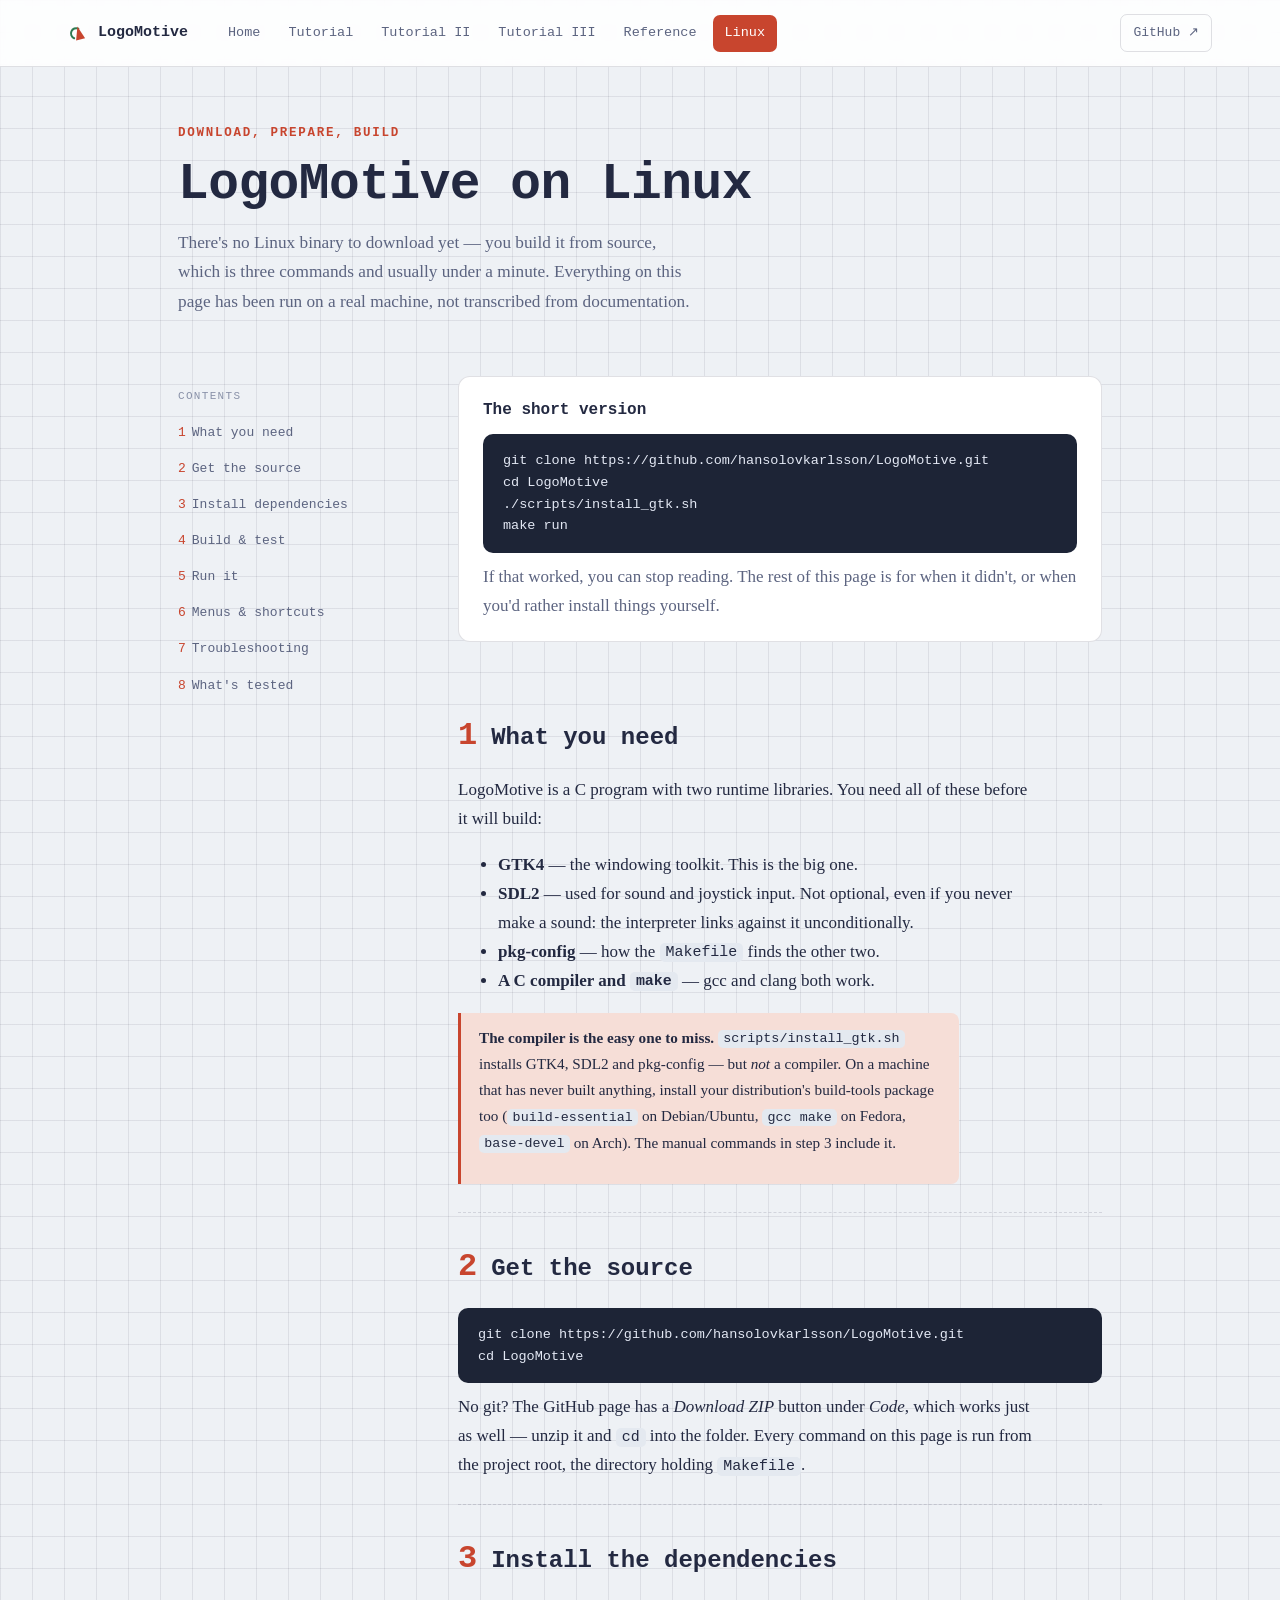
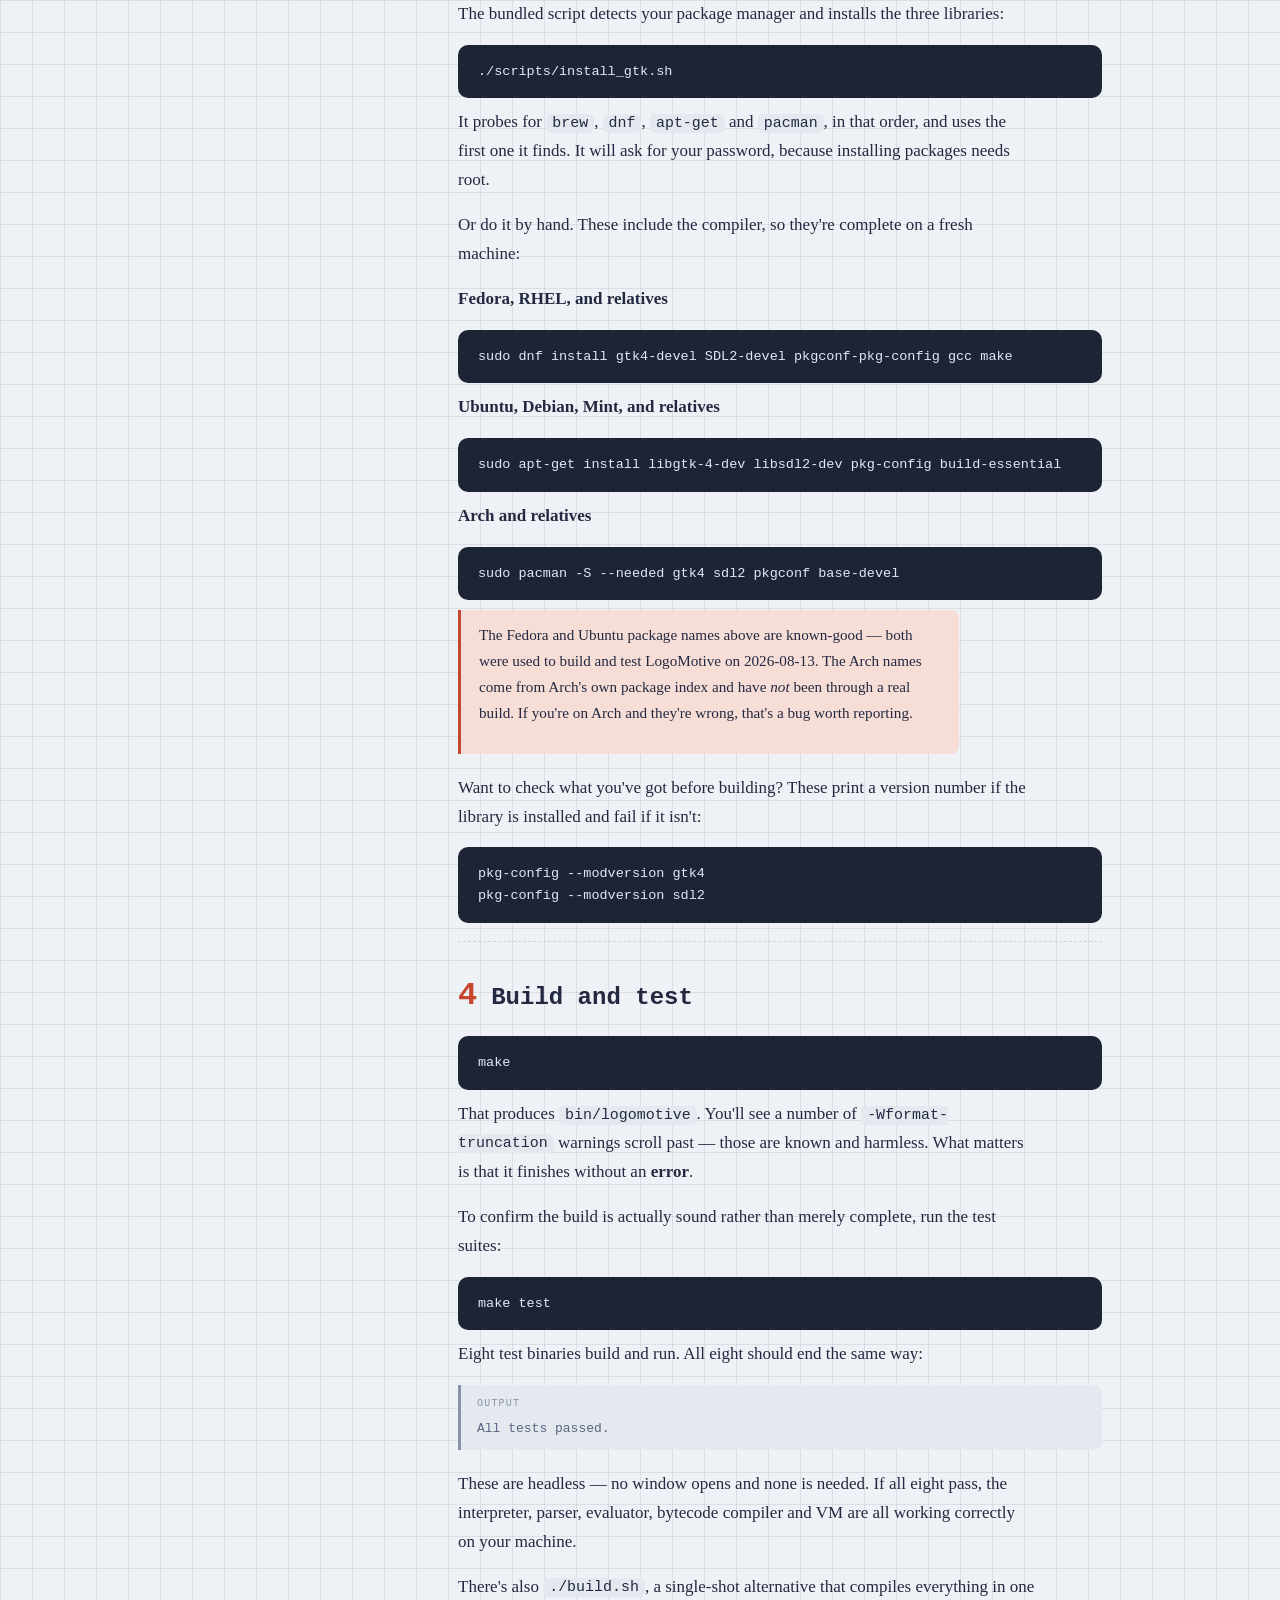
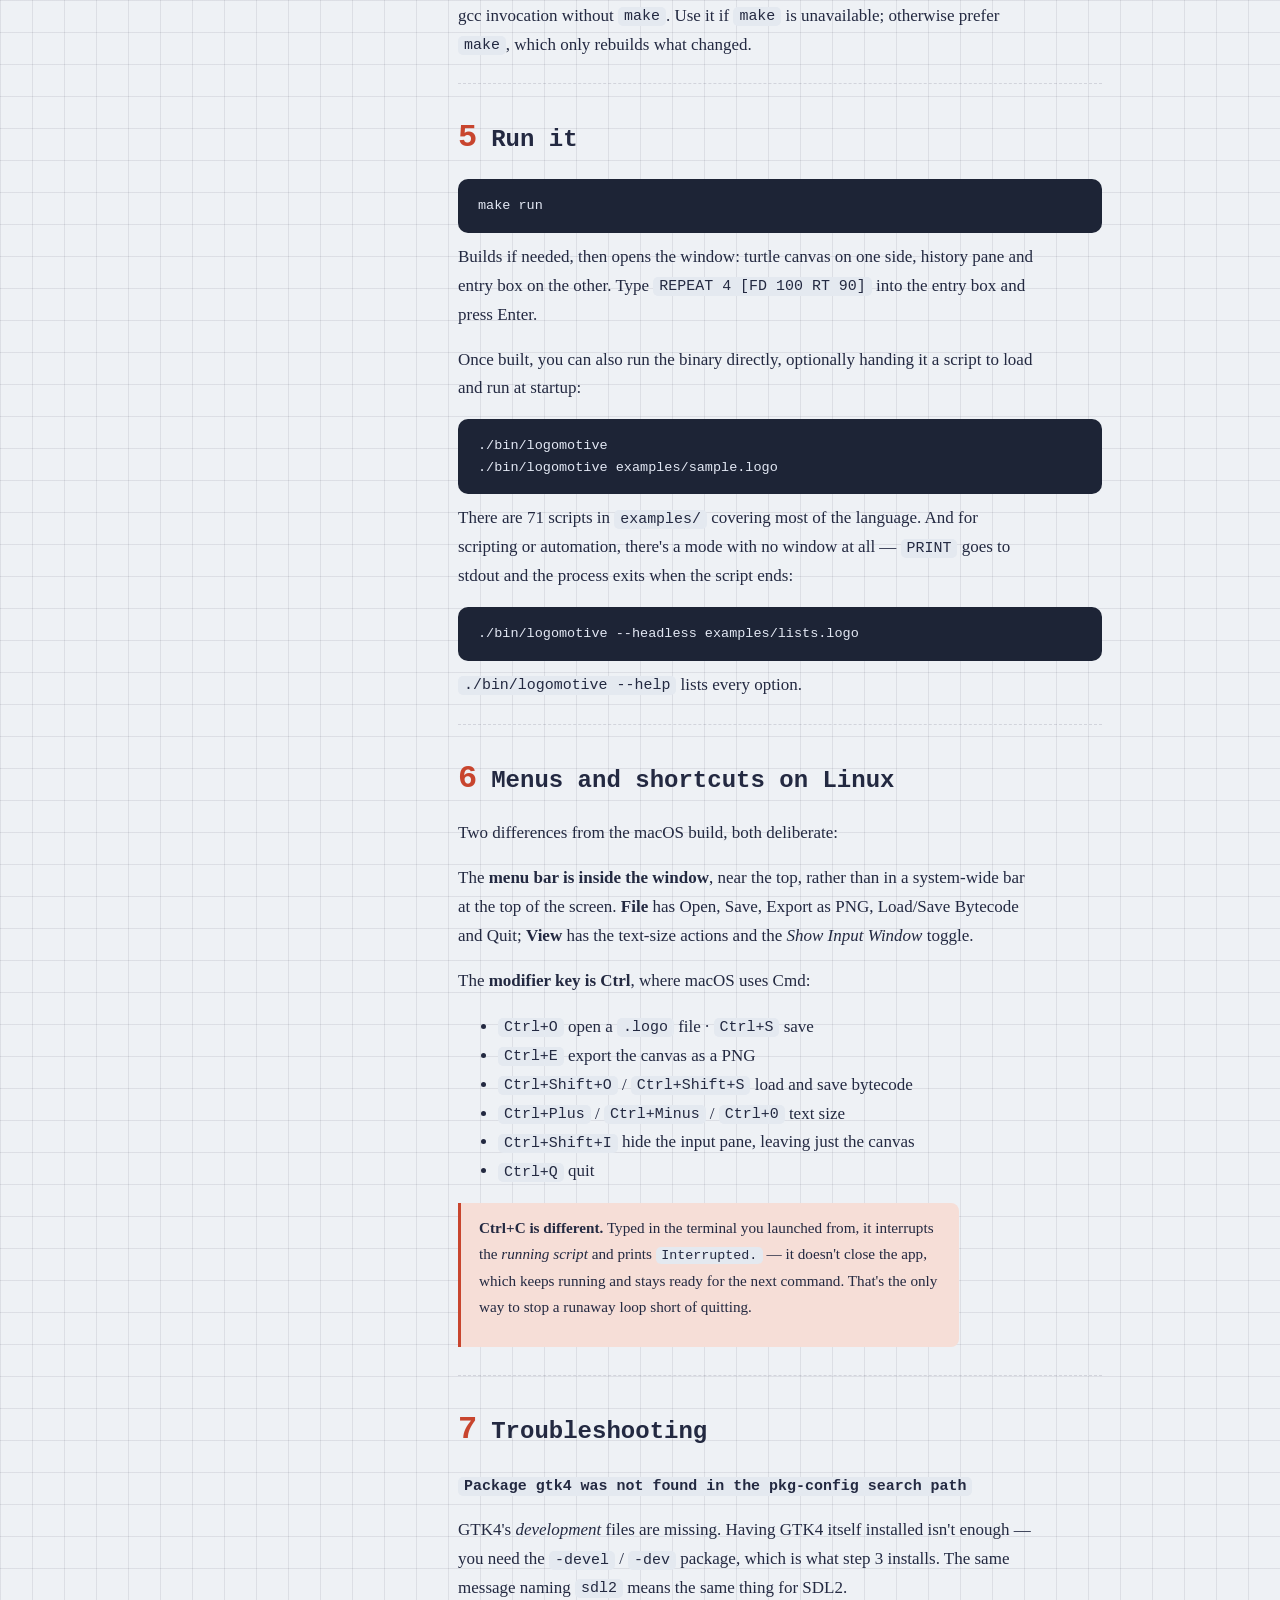
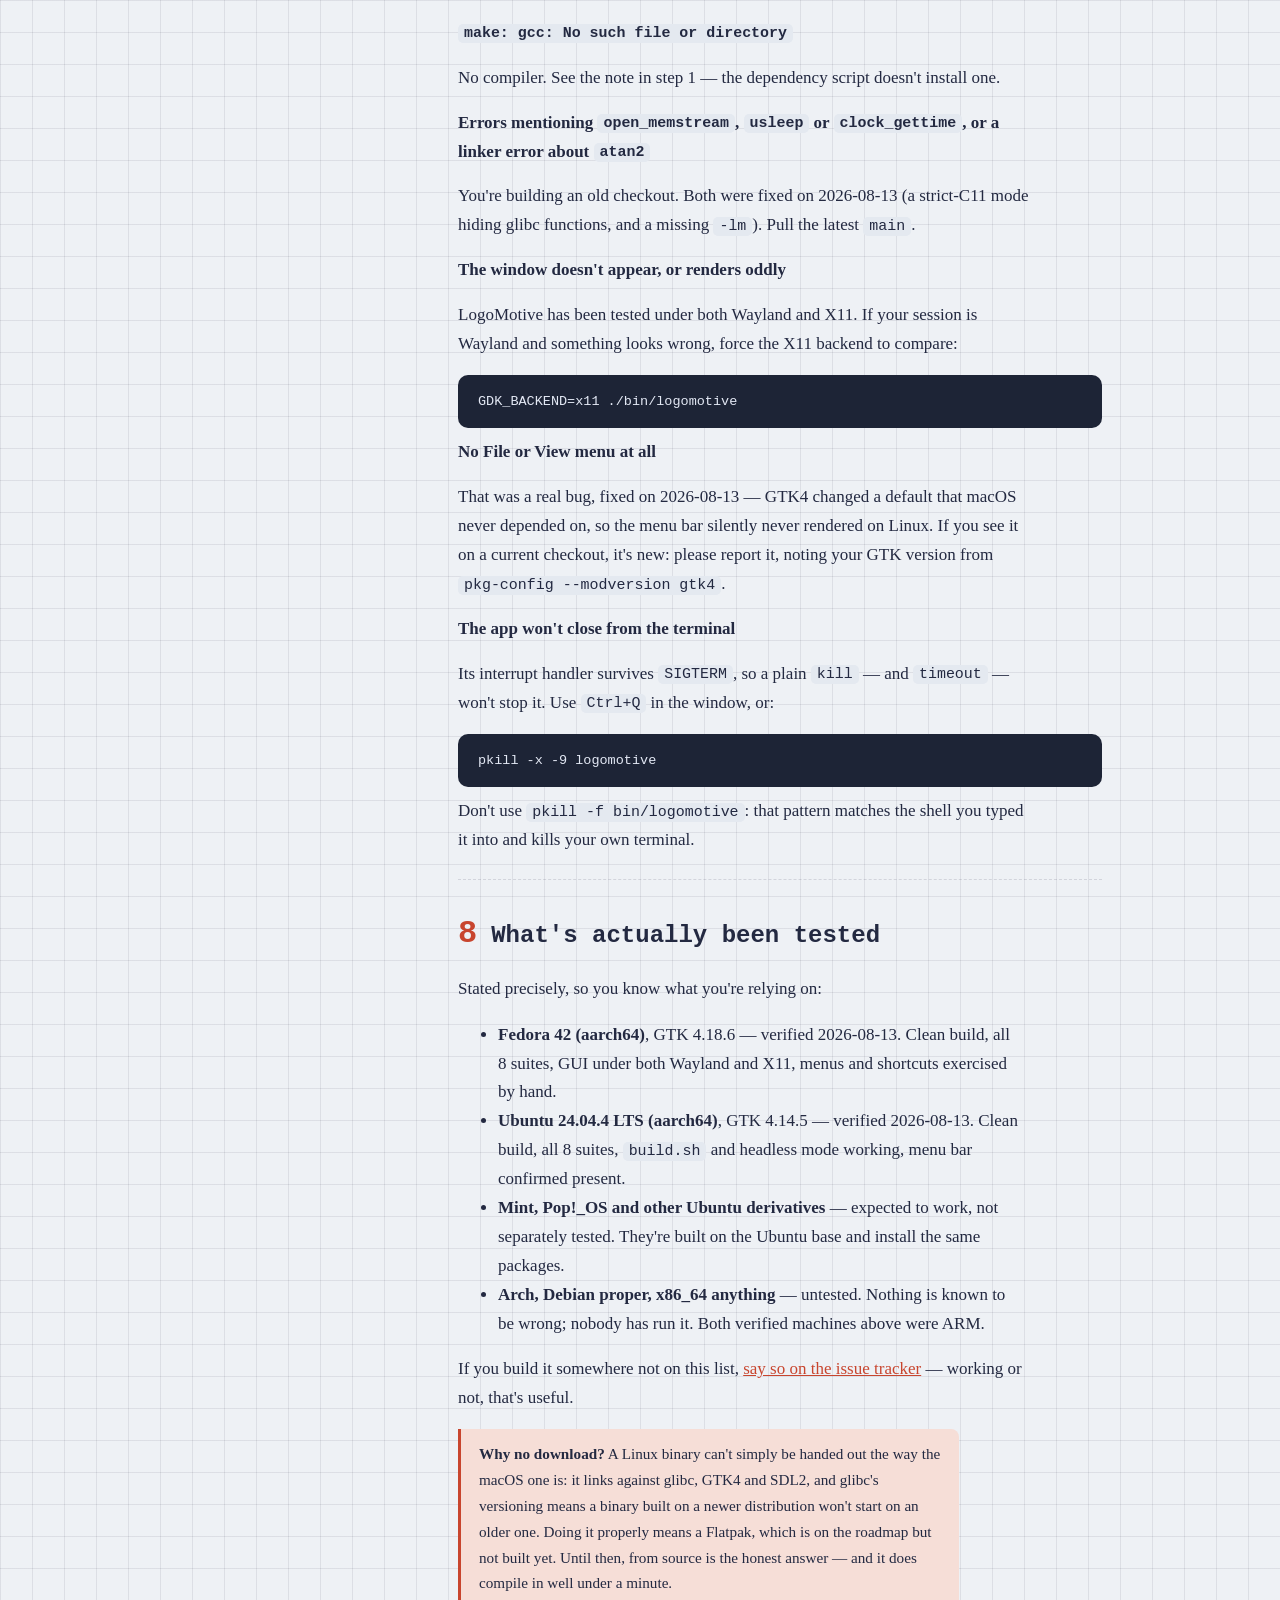
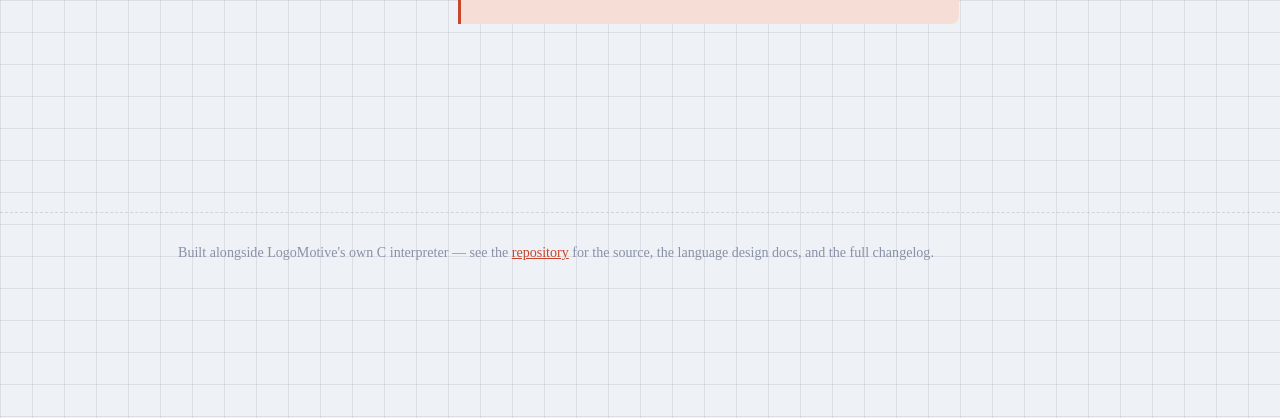
==== website/linux.html @ ef7b3805 "Add a Linux build guide page to the website website/linux.html: what you need, getting the source, p" ====
<!doctype html>
<html lang="en">
<head>
<meta charset="utf-8">
<meta name="viewport" content="width=device-width, initial-scale=1">
<title>LogoMotive on Linux</title>
<link rel="icon" type="image/svg+xml" href="assets/turtle-mark.svg">
<link rel="stylesheet" href="assets/style.css">
</head>
<body>

<header class="site-header">
  <div class="site-header-inner">
    <a class="site-logo" href="index.html">
      <svg class="logo-mark" viewBox="-50 -50 100 100" aria-hidden="true">
        <path class="trail" d="M -22,24 A 22,22 0 0 1 -3,-20" stroke-width="9" fill="none" stroke-linecap="round"/>
        <path class="turtle" d="M 0,-30 L 21,30 L -21,30 Z" transform="rotate(-14)"/>
      </svg>
      LogoMotive
    </a>
    <nav class="site-nav">
      <a href="index.html">Home</a>
      <a href="tutorial.html">Tutorial</a>
      <a href="tutorial-2.html">Tutorial II</a>
      <a href="tutorial-3.html">Tutorial III</a>
      <a href="reference.html">Reference</a>
      <a href="linux.html" class="current">Linux</a>
    </nav>
    <a class="site-github" href="https://github.com/hansolovkarlsson/LogoMotive" target="_blank" rel="noopener">GitHub &#8599;</a>
  </div>
</header>

<div class="wrap narrow">

  <div class="page-hero">
    <p class="eyebrow">Download, prepare, build</p>
    <h1 class="title">LogoMotive on Linux</h1>
    <p class="lede">
      There's no Linux binary to download yet &mdash; you build it from
      source, which is three commands and usually under a minute.
      Everything on this page has been run on a real machine, not
      transcribed from documentation.
    </p>
  </div>

  <div class="layout">
    <nav class="chapter-toc">
      <p class="toc-label">Contents</p>
      <ol>
        <li><a href="#requirements"><span class="num">1</span>What you need</a></li>
        <li><a href="#source"><span class="num">2</span>Get the source</a></li>
        <li><a href="#deps"><span class="num">3</span>Install dependencies</a></li>
        <li><a href="#build"><span class="num">4</span>Build &amp; test</a></li>
        <li><a href="#run"><span class="num">5</span>Run it</a></li>
        <li><a href="#ui"><span class="num">6</span>Menus &amp; shortcuts</a></li>
        <li><a href="#trouble"><span class="num">7</span>Troubleshooting</a></li>
        <li><a href="#tested"><span class="num">8</span>What's tested</a></li>
      </ol>
    </nav>

    <main>

      <div class="howto">
        <h2>The short version</h2>
        <pre class="code">git clone https://github.com/hansolovkarlsson/LogoMotive.git
cd LogoMotive
./scripts/install_gtk.sh
make run</pre>
        <p>If that worked, you can stop reading. The rest of this page is for when it didn't, or when you'd rather install things yourself.</p>
      </div>

      <section class="chapter" id="requirements">
        <div class="chapter-head"><span class="chapter-num">1</span><h2>What you need</h2></div>
        <p>LogoMotive is a C program with two runtime libraries. You need all of these before it will build:</p>
        <ul>
          <li><strong>GTK4</strong> &mdash; the windowing toolkit. This is the big one.</li>
          <li><strong>SDL2</strong> &mdash; used for sound and joystick input. Not optional, even if you never make a sound: the interpreter links against it unconditionally.</li>
          <li><strong>pkg-config</strong> &mdash; how the <code class="inline">Makefile</code> finds the other two.</li>
          <li><strong>A C compiler and <code class="inline">make</code></strong> &mdash; gcc and clang both work.</li>
        </ul>
        <div class="note">
          <p><strong>The compiler is the easy one to miss.</strong> <code class="inline">scripts/install_gtk.sh</code> installs GTK4, SDL2 and pkg-config &mdash; but <em>not</em> a compiler. On a machine that has never built anything, install your distribution's build-tools package too (<code class="inline">build-essential</code> on Debian/Ubuntu, <code class="inline">gcc make</code> on Fedora, <code class="inline">base-devel</code> on Arch). The manual commands in step 3 include it.</p>
        </div>
      </section>

      <section class="chapter" id="source">
        <div class="chapter-head"><span class="chapter-num">2</span><h2>Get the source</h2></div>
        <pre class="code">git clone https://github.com/hansolovkarlsson/LogoMotive.git
cd LogoMotive</pre>
        <p>No git? The GitHub page has a <em>Download ZIP</em> button under <em>Code</em>, which works just as well &mdash; unzip it and <code class="inline">cd</code> into the folder. Every command on this page is run from the project root, the directory holding <code class="inline">Makefile</code>.</p>
      </section>

      <section class="chapter" id="deps">
        <div class="chapter-head"><span class="chapter-num">3</span><h2>Install the dependencies</h2></div>
        <p>The bundled script detects your package manager and installs the three libraries:</p>
        <pre class="code">./scripts/install_gtk.sh</pre>
        <p>It probes for <code class="inline">brew</code>, <code class="inline">dnf</code>, <code class="inline">apt-get</code> and <code class="inline">pacman</code>, in that order, and uses the first one it finds. It will ask for your password, because installing packages needs root.</p>
        <p>Or do it by hand. These include the compiler, so they're complete on a fresh machine:</p>
        <p><strong>Fedora, RHEL, and relatives</strong></p>
        <pre class="code">sudo dnf install gtk4-devel SDL2-devel pkgconf-pkg-config gcc make</pre>
        <p><strong>Ubuntu, Debian, Mint, and relatives</strong></p>
        <pre class="code">sudo apt-get install libgtk-4-dev libsdl2-dev pkg-config build-essential</pre>
        <p><strong>Arch and relatives</strong></p>
        <pre class="code">sudo pacman -S --needed gtk4 sdl2 pkgconf base-devel</pre>
        <div class="note">
          <p>The Fedora and Ubuntu package names above are known-good &mdash; both were used to build and test LogoMotive on 2026-08-13. The Arch names come from Arch's own package index and have <em>not</em> been through a real build. If you're on Arch and they're wrong, that's a bug worth reporting.</p>
        </div>
        <p>Want to check what you've got before building? These print a version number if the library is installed and fail if it isn't:</p>
        <pre class="code">pkg-config --modversion gtk4
pkg-config --modversion sdl2</pre>
      </section>

      <section class="chapter" id="build">
        <div class="chapter-head"><span class="chapter-num">4</span><h2>Build and test</h2></div>
        <pre class="code">make</pre>
        <p>That produces <code class="inline">bin/logomotive</code>. You'll see a number of <code class="inline">-Wformat-truncation</code> warnings scroll past &mdash; those are known and harmless. What matters is that it finishes without an <strong>error</strong>.</p>
        <p>To confirm the build is actually sound rather than merely complete, run the test suites:</p>
        <pre class="code">make test</pre>
        <p>Eight test binaries build and run. All eight should end the same way:</p>
        <div class="output">All tests passed.</div>
        <p>These are headless &mdash; no window opens and none is needed. If all eight pass, the interpreter, parser, evaluator, bytecode compiler and VM are all working correctly on your machine.</p>
        <p>There's also <code class="inline">./build.sh</code>, a single-shot alternative that compiles everything in one gcc invocation without <code class="inline">make</code>. Use it if <code class="inline">make</code> is unavailable; otherwise prefer <code class="inline">make</code>, which only rebuilds what changed.</p>
      </section>

      <section class="chapter" id="run">
        <div class="chapter-head"><span class="chapter-num">5</span><h2>Run it</h2></div>
        <pre class="code">make run</pre>
        <p>Builds if needed, then opens the window: turtle canvas on one side, history pane and entry box on the other. Type <code class="inline">REPEAT 4 [FD 100 RT 90]</code> into the entry box and press Enter.</p>
        <p>Once built, you can also run the binary directly, optionally handing it a script to load and run at startup:</p>
        <pre class="code">./bin/logomotive
./bin/logomotive examples/sample.logo</pre>
        <p>There are 71 scripts in <code class="inline">examples/</code> covering most of the language. And for scripting or automation, there's a mode with no window at all &mdash; <code class="inline">PRINT</code> goes to stdout and the process exits when the script ends:</p>
        <pre class="code">./bin/logomotive --headless examples/lists.logo</pre>
        <p><code class="inline">./bin/logomotive --help</code> lists every option.</p>
      </section>

      <section class="chapter" id="ui">
        <div class="chapter-head"><span class="chapter-num">6</span><h2>Menus and shortcuts on Linux</h2></div>
        <p>Two differences from the macOS build, both deliberate:</p>
        <p>The <strong>menu bar is inside the window</strong>, near the top, rather than in a system-wide bar at the top of the screen. <strong>File</strong> has Open, Save, Export as PNG, Load/Save Bytecode and Quit; <strong>View</strong> has the text-size actions and the <em>Show Input Window</em> toggle.</p>
        <p>The <strong>modifier key is Ctrl</strong>, where macOS uses Cmd:</p>
        <ul>
          <li><code class="inline">Ctrl+O</code> open a <code class="inline">.logo</code> file &middot; <code class="inline">Ctrl+S</code> save</li>
          <li><code class="inline">Ctrl+E</code> export the canvas as a PNG</li>
          <li><code class="inline">Ctrl+Shift+O</code> / <code class="inline">Ctrl+Shift+S</code> load and save bytecode</li>
          <li><code class="inline">Ctrl+Plus</code> / <code class="inline">Ctrl+Minus</code> / <code class="inline">Ctrl+0</code> text size</li>
          <li><code class="inline">Ctrl+Shift+I</code> hide the input pane, leaving just the canvas</li>
          <li><code class="inline">Ctrl+Q</code> quit</li>
        </ul>
        <div class="note">
          <p><strong>Ctrl+C is different.</strong> Typed in the terminal you launched from, it interrupts the <em>running script</em> and prints <code class="inline">Interrupted.</code> &mdash; it doesn't close the app, which keeps running and stays ready for the next command. That's the only way to stop a runaway loop short of quitting.</p>
        </div>
      </section>

      <section class="chapter" id="trouble">
        <div class="chapter-head"><span class="chapter-num">7</span><h2>Troubleshooting</h2></div>

        <p><strong><code class="inline">Package gtk4 was not found in the pkg-config search path</code></strong></p>
        <p>GTK4's <em>development</em> files are missing. Having GTK4 itself installed isn't enough &mdash; you need the <code class="inline">-devel</code> / <code class="inline">-dev</code> package, which is what step 3 installs. The same message naming <code class="inline">sdl2</code> means the same thing for SDL2.</p>

        <p><strong><code class="inline">make: gcc: No such file or directory</code></strong></p>
        <p>No compiler. See the note in step 1 &mdash; the dependency script doesn't install one.</p>

        <p><strong>Errors mentioning <code class="inline">open_memstream</code>, <code class="inline">usleep</code> or <code class="inline">clock_gettime</code>, or a linker error about <code class="inline">atan2</code></strong></p>
        <p>You're building an old checkout. Both were fixed on 2026-08-13 (a strict-C11 mode hiding glibc functions, and a missing <code class="inline">-lm</code>). Pull the latest <code class="inline">main</code>.</p>

        <p><strong>The window doesn't appear, or renders oddly</strong></p>
        <p>LogoMotive has been tested under both Wayland and X11. If your session is Wayland and something looks wrong, force the X11 backend to compare:</p>
        <pre class="code">GDK_BACKEND=x11 ./bin/logomotive</pre>

        <p><strong>No File or View menu at all</strong></p>
        <p>That was a real bug, fixed on 2026-08-13 &mdash; GTK4 changed a default that macOS never depended on, so the menu bar silently never rendered on Linux. If you see it on a current checkout, it's new: please report it, noting your GTK version from <code class="inline">pkg-config --modversion gtk4</code>.</p>

        <p><strong>The app won't close from the terminal</strong></p>
        <p>Its interrupt handler survives <code class="inline">SIGTERM</code>, so a plain <code class="inline">kill</code> &mdash; and <code class="inline">timeout</code> &mdash; won't stop it. Use <code class="inline">Ctrl+Q</code> in the window, or:</p>
        <pre class="code">pkill -x -9 logomotive</pre>
        <p>Don't use <code class="inline">pkill -f bin/logomotive</code>: that pattern matches the shell you typed it into and kills your own terminal.</p>
      </section>

      <section class="chapter" id="tested">
        <div class="chapter-head"><span class="chapter-num">8</span><h2>What's actually been tested</h2></div>
        <p>Stated precisely, so you know what you're relying on:</p>
        <ul>
          <li><strong>Fedora 42 (aarch64)</strong>, GTK 4.18.6 &mdash; verified 2026-08-13. Clean build, all 8 suites, GUI under both Wayland and X11, menus and shortcuts exercised by hand.</li>
          <li><strong>Ubuntu 24.04.4 LTS (aarch64)</strong>, GTK 4.14.5 &mdash; verified 2026-08-13. Clean build, all 8 suites, <code class="inline">build.sh</code> and headless mode working, menu bar confirmed present.</li>
          <li><strong>Mint, Pop!_OS and other Ubuntu derivatives</strong> &mdash; expected to work, not separately tested. They're built on the Ubuntu base and install the same packages.</li>
          <li><strong>Arch, Debian proper, x86_64 anything</strong> &mdash; untested. Nothing is known to be wrong; nobody has run it. Both verified machines above were ARM.</li>
        </ul>
        <p>If you build it somewhere not on this list, <a href="https://github.com/hansolovkarlsson/LogoMotive/issues" target="_blank" rel="noopener">say so on the issue tracker</a> &mdash; working or not, that's useful.</p>
        <div class="note">
          <p><strong>Why no download?</strong> A Linux binary can't simply be handed out the way the macOS one is: it links against glibc, GTK4 and SDL2, and glibc's versioning means a binary built on a newer distribution won't start on an older one. Doing it properly means a Flatpak, which is on the roadmap but not built yet. Until then, from source is the honest answer &mdash; and it does compile in well under a minute.</p>
        </div>
      </section>

    </main>
  </div>
</div>

<footer class="site-footer">
  <div class="wrap narrow">
    Built alongside LogoMotive's own C interpreter &mdash; see the
    <a href="https://github.com/hansolovkarlsson/LogoMotive" target="_blank" rel="noopener">repository</a>
    for the source, the language design docs, and the full changelog.
  </div>
</footer>

</body>
</html>
---- website/assets/style.css ----
/* Shared design system for the Logo learning-materials site.
   Same palette/type as the "Learning Logo" tutorial Artifact, so the
   site and that page read as one family. */

:root {
  --bg: #eef1f5;
  --surface: #ffffff;
  --surface-soft: #e4e9f0;
  --ink: #232941;
  --ink-soft: #5c6480;
  --ink-faint: #8991a8;
  --accent: #c8452e;
  --accent-ink: #ffffff;
  --accent-soft: #f6ded7;
  --accent2: #2f7a52;
  --accent2-soft: #dcefe3;
  --grid: rgba(35, 41, 65, 0.09);
  --rule: rgba(35, 41, 65, 0.14);
  --code-bg: #1d2436;
  --code-ink: #e3e8f4;
  --code-accent: #f2a389;
  --code-string: #a7d19c;
  --code-comment: #8892b0;
  --shadow: rgba(35, 41, 65, 0.14);
}
@media (prefers-color-scheme: dark) {
  :root:not([data-theme="light"]) {
    --bg: #12151f;
    --surface: #1a1f2d;
    --surface-soft: #232a3a;
    --ink: #e9ecf6;
    --ink-soft: #a4acc4;
    --ink-faint: #737c99;
    --accent: #e37457;
    --accent-ink: #17131a;
    --accent-soft: #3a2822;
    --accent2: #5cb489;
    --accent2-soft: #1f342a;
    --grid: rgba(233, 236, 246, 0.07);
    --rule: rgba(233, 236, 246, 0.14);
    --code-bg: #0d1019;
    --code-ink: #dde3f2;
    --code-accent: #f2a389;
    --code-string: #a7d19c;
    --code-comment: #737c99;
    --shadow: rgba(0, 0, 0, 0.4);
  }
}
:root[data-theme="dark"] {
  --bg: #12151f;
  --surface: #1a1f2d;
  --surface-soft: #232a3a;
  --ink: #e9ecf6;
  --ink-soft: #a4acc4;
  --ink-faint: #737c99;
  --accent: #e37457;
  --accent-ink: #17131a;
  --accent-soft: #3a2822;
  --accent2: #5cb489;
  --accent2-soft: #1f342a;
  --grid: rgba(233, 236, 246, 0.07);
  --rule: rgba(233, 236, 246, 0.14);
  --code-bg: #0d1019;
  --code-ink: #dde3f2;
  --code-accent: #f2a389;
  --code-string: #a7d19c;
  --code-comment: #737c99;
  --shadow: rgba(0, 0, 0, 0.4);
}
:root[data-theme="light"] {
  --bg: #eef1f5;
  --surface: #ffffff;
  --surface-soft: #e4e9f0;
  --ink: #232941;
  --ink-soft: #5c6480;
  --ink-faint: #8991a8;
  --accent: #c8452e;
  --accent-ink: #ffffff;
  --accent-soft: #f6ded7;
  --accent2: #2f7a52;
  --accent2-soft: #dcefe3;
  --grid: rgba(35, 41, 65, 0.09);
  --rule: rgba(35, 41, 65, 0.14);
  --code-bg: #1d2436;
  --code-ink: #e3e8f4;
  --code-accent: #f2a389;
  --code-string: #a7d19c;
  --code-comment: #8892b0;
  --shadow: rgba(35, 41, 65, 0.14);
}

* { box-sizing: border-box; }
html { background: var(--bg); }

body {
  margin: 0;
  background:
    linear-gradient(var(--grid) 1px, transparent 1px) 0 0 / 32px 32px,
    linear-gradient(90deg, var(--grid) 1px, transparent 1px) 0 0 / 32px 32px,
    var(--bg);
  color: var(--ink);
  font-family: "Iowan Old Style", "Palatino Linotype", Palatino, Georgia, "Noto Serif", serif;
  font-size: 17px;
  line-height: 1.7;
  -webkit-font-smoothing: antialiased;
}

a { color: var(--accent); }
a:focus-visible, button:focus-visible, summary:focus-visible, input:focus-visible {
  outline: 2px solid var(--accent);
  outline-offset: 3px;
}

h1, h2, h3, h4, .mono-label {
  font-family: ui-monospace, "SF Mono", "Menlo", "Consolas", monospace;
  color: var(--ink);
  text-wrap: balance;
}

code, .mono {
  font-family: ui-monospace, "SF Mono", "Menlo", "Consolas", monospace;
}

/* ---------- Site header (shared across every page) ---------- */

.site-header {
  border-bottom: 1px solid var(--rule);
  background: color-mix(in srgb, var(--surface) 88%, transparent);
  backdrop-filter: blur(6px);
  position: sticky;
  top: 0;
  z-index: 10;
}
.site-header-inner {
  max-width: 1200px;
  margin: 0 auto;
  padding: 14px 28px;
  display: flex;
  align-items: center;
  gap: 28px;
}
.site-logo {
  font-family: ui-monospace, "SF Mono", Menlo, Consolas, monospace;
  font-weight: 700;
  font-size: 15px;
  color: var(--ink);
  text-decoration: none;
  display: flex;
  align-items: center;
  gap: 8px;
  white-space: nowrap;
}
.site-logo .dot { color: var(--accent); }
.site-logo .logo-mark { width: 22px; height: 22px; flex-shrink: 0; }
.site-logo .logo-mark .trail { stroke: var(--accent2); }
.site-logo .logo-mark .turtle { fill: var(--accent); }
.site-nav {
  display: flex;
  gap: 4px;
  font-family: ui-monospace, "SF Mono", Menlo, Consolas, monospace;
  font-size: 13.5px;
  flex-wrap: wrap;
}
.site-nav a {
  color: var(--ink-soft);
  text-decoration: none;
  padding: 7px 12px;
  border-radius: 7px;
}
.site-nav a:hover { background: var(--surface-soft); color: var(--ink); }
.site-nav a.current { color: var(--accent-ink); background: var(--accent); }

.site-github {
  margin-left: auto;
  font-family: ui-monospace, "SF Mono", Menlo, Consolas, monospace;
  font-size: 13px;
  color: var(--ink-soft);
  text-decoration: none;
  padding: 7px 12px;
  border-radius: 7px;
  border: 1px solid var(--rule);
  white-space: nowrap;
}
.site-github:hover { border-color: var(--accent); color: var(--ink); }

.wrap {
  max-width: 1200px;
  margin: 0 auto;
  padding: 0 28px 96px;
}
.wrap.narrow { max-width: 980px; }

/* ---------- Generic hero / page-intro block ---------- */

.page-hero {
  padding: 56px 0 36px;
}
.eyebrow {
  font-family: ui-monospace, "SF Mono", Menlo, Consolas, monospace;
  font-size: 12.5px;
  letter-spacing: 0.14em;
  text-transform: uppercase;
  color: var(--accent);
  font-weight: 600;
  margin: 0 0 14px;
}
h1.title {
  font-size: clamp(2.2rem, 4.5vw, 3.2rem);
  line-height: 1.05;
  font-weight: 700;
  letter-spacing: -0.01em;
  margin: 0 0 16px;
}
.lede {
  font-size: 1.08rem;
  color: var(--ink-soft);
  max-width: 60ch;
  margin: 0 0 24px;
}
.hero-actions { display: flex; gap: 12px; flex-wrap: wrap; }

.btn {
  display: inline-flex;
  align-items: center;
  gap: 8px;
  font-family: ui-monospace, "SF Mono", Menlo, Consolas, monospace;
  font-size: 13.5px;
  padding: 10px 16px;
  border-radius: 8px;
  text-decoration: none;
  border: 1px solid var(--rule);
  color: var(--ink);
  background: var(--surface);
  transition: transform 0.15s ease, border-color 0.15s ease;
}
.btn:hover { border-color: var(--accent); transform: translateY(-1px); }
.btn.primary { background: var(--accent); color: var(--accent-ink); border-color: var(--accent); }

/* ---------- Card grid (index page) ---------- */

.card-grid {
  display: grid;
  grid-template-columns: repeat(auto-fit, minmax(260px, 1fr));
  gap: 20px;
  margin: 8px 0 40px;
}
.card {
  background: var(--surface);
  border: 1px solid var(--rule);
  border-radius: 14px;
  padding: 24px;
  text-decoration: none;
  color: var(--ink);
  display: flex;
  flex-direction: column;
  gap: 10px;
  transition: transform 0.15s ease, border-color 0.15s ease;
}
.card:hover { border-color: var(--accent); transform: translateY(-2px); }
.card .card-eyebrow {
  font-family: ui-monospace, "SF Mono", Menlo, Consolas, monospace;
  font-size: 11px;
  letter-spacing: 0.1em;
  text-transform: uppercase;
  color: var(--accent);
  font-weight: 600;
}
.card h3 { margin: 0; font-size: 1.2rem; }
.card p { margin: 0; color: var(--ink-soft); font-size: 0.95rem; line-height: 1.55; }
.card.disabled { opacity: 0.55; cursor: default; }
.card.disabled:hover { border-color: var(--rule); transform: none; }

/* ---------- Landing-page "about" section + feature chips ---------- */

.about-section {
  display: grid;
  grid-template-columns: 1.1fr 0.9fr;
  gap: 40px;
  align-items: start;
  padding: 16px 0 48px;
  border-top: 1px dashed var(--rule);
  margin-top: 8px;
}
@media (max-width: 760px) {
  .about-section { grid-template-columns: 1fr; }
}
.about-section h2 { font-size: 1.5rem; margin: 32px 0 14px; }
.about-section h2:first-child { margin-top: 0; }
.about-section p { max-width: 62ch; margin: 0 0 16px; color: var(--ink-soft); }
.about-section p strong { color: var(--ink); }

.chip-row { display: flex; flex-wrap: wrap; gap: 8px; margin: 0 0 8px; }
.chip {
  font-family: ui-monospace, "SF Mono", Menlo, Consolas, monospace;
  font-size: 12.5px;
  padding: 6px 12px;
  border-radius: 999px;
  background: var(--surface-soft);
  color: var(--ink-soft);
  border: 1px solid var(--rule);
  white-space: nowrap;
}

.quicklook {
  background: var(--surface);
  border: 1px solid var(--rule);
  border-radius: 14px;
  padding: 20px;
}
.quicklook .quicklook-label {
  font-family: ui-monospace, "SF Mono", Menlo, Consolas, monospace;
  font-size: 11px;
  letter-spacing: 0.1em;
  text-transform: uppercase;
  color: var(--ink-faint);
  margin: 0 0 12px;
}
.quicklook pre.code { margin: 0 0 14px; }
.quicklook .diagram-frame { margin: 0; width: 100%; }
.quicklook .diagram-frame canvas { width: 100%; height: auto; }

.section-label {
  text-align: center;
  font-family: ui-monospace, "SF Mono", Menlo, Consolas, monospace;
  font-size: 11px;
  letter-spacing: 0.12em;
  text-transform: uppercase;
  color: var(--ink-faint);
  margin: 0 0 4px;
}

/* ---------- Two-column layout: sidebar index + content ---------- */

.layout {
  display: grid;
  grid-template-columns: 240px minmax(0, 1fr);
  gap: 40px;
  align-items: start;
}
@media (max-width: 860px) {
  .layout { grid-template-columns: 1fr; }
}

aside.index-nav {
  position: sticky;
  top: 76px;
  max-height: calc(100vh - 100px);
  overflow-y: auto;
  font-family: ui-monospace, "SF Mono", Menlo, Consolas, monospace;
  font-size: 13px;
  padding-bottom: 20px;
}
@media (max-width: 860px) {
  aside.index-nav { position: static; max-height: none; margin-bottom: 20px; }
}
.index-search {
  width: 100%;
  padding: 8px 10px;
  border-radius: 7px;
  border: 1px solid var(--rule);
  background: var(--surface);
  color: var(--ink);
  font: inherit;
  font-size: 13px;
  margin-bottom: 14px;
}
.index-nav h4 {
  text-transform: uppercase;
  letter-spacing: 0.1em;
  color: var(--ink-faint);
  font-size: 10.5px;
  margin: 18px 0 6px;
}
.index-nav h4:first-child { margin-top: 0; }
.index-nav ul { list-style: none; margin: 0; padding: 0; }
.index-nav li { margin: 0; }
.index-nav a {
  display: block;
  padding: 4px 8px;
  margin: 0 -8px;
  border-radius: 6px;
  text-decoration: none;
  color: var(--ink-soft);
}
.index-nav a:hover { background: var(--surface-soft); color: var(--ink); }
.index-nav a.current { background: var(--accent-soft); color: var(--accent); }
.index-nav li.hidden { display: none; }

main.ref-main { min-width: 0; }

/* ---------- Reference entries ---------- */

.ref-section { padding: 8px 0 28px; }
.ref-section > h2 {
  font-size: 1.05rem;
  text-transform: uppercase;
  letter-spacing: 0.08em;
  color: var(--ink-faint);
  border-bottom: 1px dashed var(--rule);
  padding-bottom: 10px;
  margin: 0 0 20px;
}

.ref-entry {
  background: var(--surface);
  border: 1px solid var(--rule);
  border-radius: 12px;
  padding: 18px 22px;
  margin: 0 0 16px;
  scroll-margin-top: 76px;
  transition: border-color 0.3s ease, box-shadow 0.3s ease;
}
.ref-entry:target {
  border-color: var(--accent);
  box-shadow: 0 0 0 3px var(--accent-soft);
}
.ref-entry h3 {
  margin: 0 0 8px;
  font-size: 1.05rem;
  display: flex;
  align-items: baseline;
  gap: 10px;
  flex-wrap: wrap;
}
.ref-entry h3 .aliases {
  font-size: 0.8rem;
  font-weight: 400;
  color: var(--ink-faint);
}
.ref-entry .sig {
  font-size: 0.82rem;
  color: var(--ink-soft);
  margin: 0 0 10px;
}
.ref-entry p { margin: 0 0 10px; color: var(--ink-soft); font-size: 0.95rem; }
.ref-entry p:last-child { margin-bottom: 0; }

/* ---------- Shared content components (tutorial + reference) ---------- */

code.inline {
  font-family: ui-monospace, "SF Mono", Menlo, Consolas, monospace;
  background: var(--surface-soft);
  padding: 0.1em 0.4em;
  border-radius: 5px;
  font-size: 0.88em;
}

pre.code {
  background: var(--code-bg);
  color: var(--code-ink);
  border-radius: 10px;
  padding: 16px 20px;
  overflow-x: auto;
  font-family: ui-monospace, "SF Mono", Menlo, Consolas, monospace;
  font-size: 13.5px;
  line-height: 1.6;
  margin: 0 0 10px;
}
pre.code .kw { color: var(--code-accent); }
pre.code .str { color: var(--code-string); }
pre.code .cm { color: var(--code-comment); }

.output {
  background: var(--surface-soft);
  border-left: 3px solid var(--ink-faint);
  border-radius: 0 8px 8px 0;
  padding: 10px 16px;
  font-family: ui-monospace, "SF Mono", Menlo, Consolas, monospace;
  font-size: 13px;
  color: var(--ink-soft);
  margin: 0 0 20px;
  white-space: pre-wrap;
}
.output::before {
  content: "OUTPUT";
  display: block;
  font-size: 10px;
  letter-spacing: 0.12em;
  color: var(--ink-faint);
  margin-bottom: 6px;
}

.tryit {
  background: var(--accent2-soft);
  border-radius: 10px;
  padding: 18px 22px;
  margin: 24px 0 8px;
  max-width: 68ch;
}
.tryit .label {
  font-family: ui-monospace, "SF Mono", Menlo, Consolas, monospace;
  font-size: 11.5px;
  letter-spacing: 0.1em;
  text-transform: uppercase;
  color: var(--accent2);
  font-weight: 600;
  margin: 0 0 10px;
}
.tryit ul { margin: 0; padding-left: 20px; }
.tryit li { margin-bottom: 6px; }
.tryit li:last-child { margin-bottom: 0; }

.diagram-frame {
  background: var(--code-bg);
  border-radius: 12px;
  padding: 12px;
  margin: 8px 0 24px;
  display: inline-block;
  border: 1px solid var(--rule);
}
.diagram-frame canvas { display: block; border-radius: 6px; }

.note {
  border-left: 3px solid var(--accent);
  background: var(--accent-soft);
  padding: 12px 18px;
  border-radius: 0 8px 8px 0;
  margin: 0 0 20px;
  max-width: 66ch;
  color: var(--ink);
  font-size: 0.95rem;
}

footer.site-footer {
  margin-top: 64px;
  padding: 28px 0 60px;
  border-top: 1px dashed var(--rule);
  color: var(--ink-faint);
  font-size: 0.88rem;
}

/* ---------- Tutorial-page-specific layout ---------- */

.tutorial-hero {
  padding: 40px 0 40px;
  display: grid;
  grid-template-columns: 1.1fr 0.9fr;
  gap: 32px;
  align-items: center;
}
@media (max-width: 760px) {
  .tutorial-hero { grid-template-columns: 1fr; }
}
.hero-canvas-frame {
  background: var(--code-bg);
  border-radius: 16px;
  padding: 14px;
  box-shadow: 0 18px 40px -18px var(--shadow);
  border: 1px solid var(--rule);
}
.hero-canvas-frame canvas { display: block; width: 100%; height: auto; border-radius: 8px; background: var(--code-bg); }
.hero-canvas-caption {
  font-family: ui-monospace, "SF Mono", Menlo, Consolas, monospace;
  font-size: 11.5px;
  color: var(--code-comment);
  margin-top: 10px;
  text-align: center;
  letter-spacing: 0.04em;
}

nav.chapter-toc {
  position: sticky;
  top: 76px;
  font-family: ui-monospace, "SF Mono", Menlo, Consolas, monospace;
  font-size: 13px;
}
@media (max-width: 860px) {
  nav.chapter-toc { position: static; margin-bottom: 12px; }
}
nav.chapter-toc .toc-label {
  text-transform: uppercase;
  letter-spacing: 0.12em;
  color: var(--ink-faint);
  font-size: 11px;
  margin-bottom: 10px;
}
nav.chapter-toc ol { list-style: none; margin: 0; padding: 0; display: flex; flex-direction: column; gap: 2px; }
nav.chapter-toc a { display: block; padding: 6px 8px; margin: 0 -8px; border-radius: 6px; text-decoration: none; color: var(--ink-soft); }
nav.chapter-toc a:hover { background: var(--surface-soft); color: var(--ink); }
nav.chapter-toc a .num { color: var(--accent); margin-right: 6px; }

.howto {
  background: var(--surface);
  border: 1px solid var(--rule);
  border-radius: 12px;
  padding: 20px 24px;
  margin: 0 0 40px;
}
.howto h2 { font-size: 1rem; margin: 0 0 10px; }
.howto p { margin: 0 0 8px; color: var(--ink-soft); }
.howto p:last-child { margin-bottom: 0; }

section.chapter { padding: 36px 0 8px; border-top: 1px dashed var(--rule); }
section.chapter:first-of-type { border-top: none; }
.chapter-head { display: flex; align-items: baseline; gap: 14px; margin-bottom: 18px; }
.chapter-num { font-family: ui-monospace, "SF Mono", Menlo, Consolas, monospace; font-size: 2rem; font-weight: 700; color: var(--accent); line-height: 1; }
.chapter-head h2 { font-size: 1.5rem; margin: 0; }
section.chapter p { margin: 0 0 16px; max-width: 68ch; }
section.chapter ul { max-width: 66ch; }

@media (prefers-reduced-motion: reduce) {
  * { animation-duration: 0.001ms !important; animation-iteration-count: 1 !important; }
}
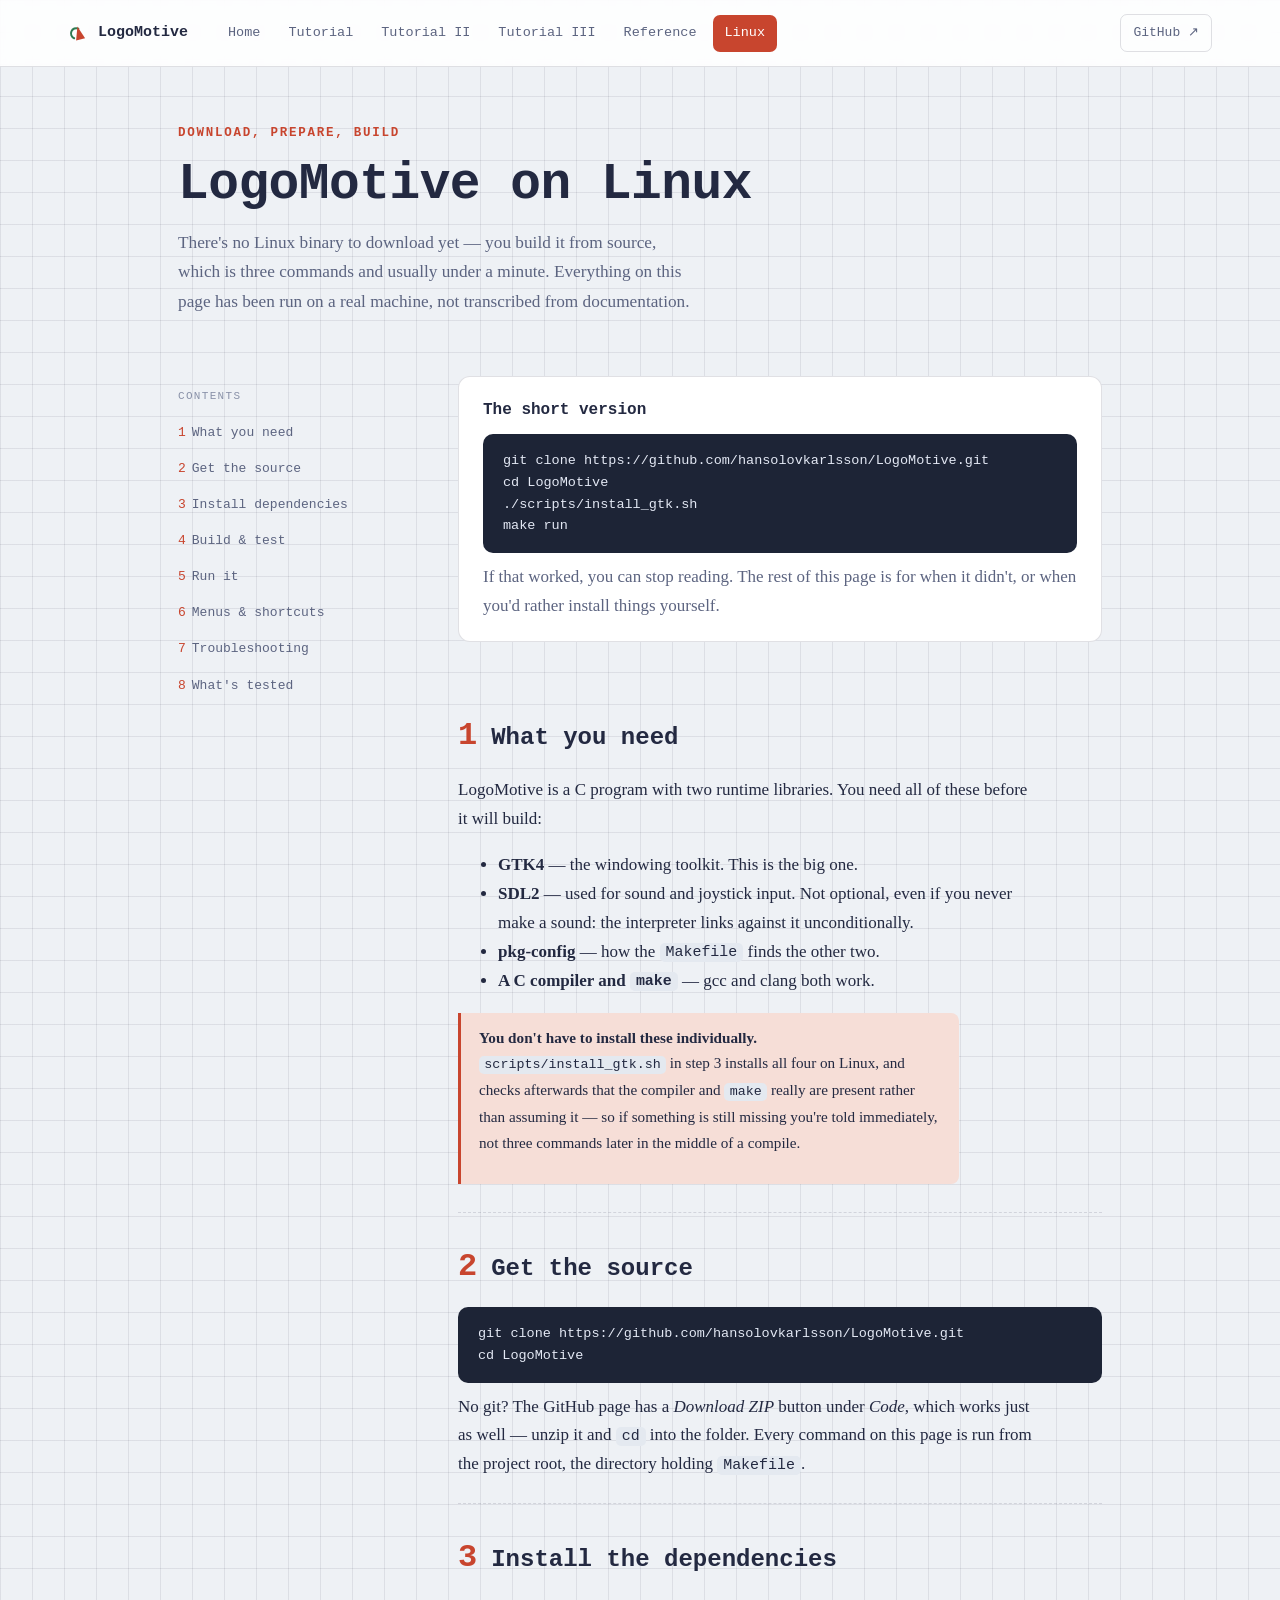
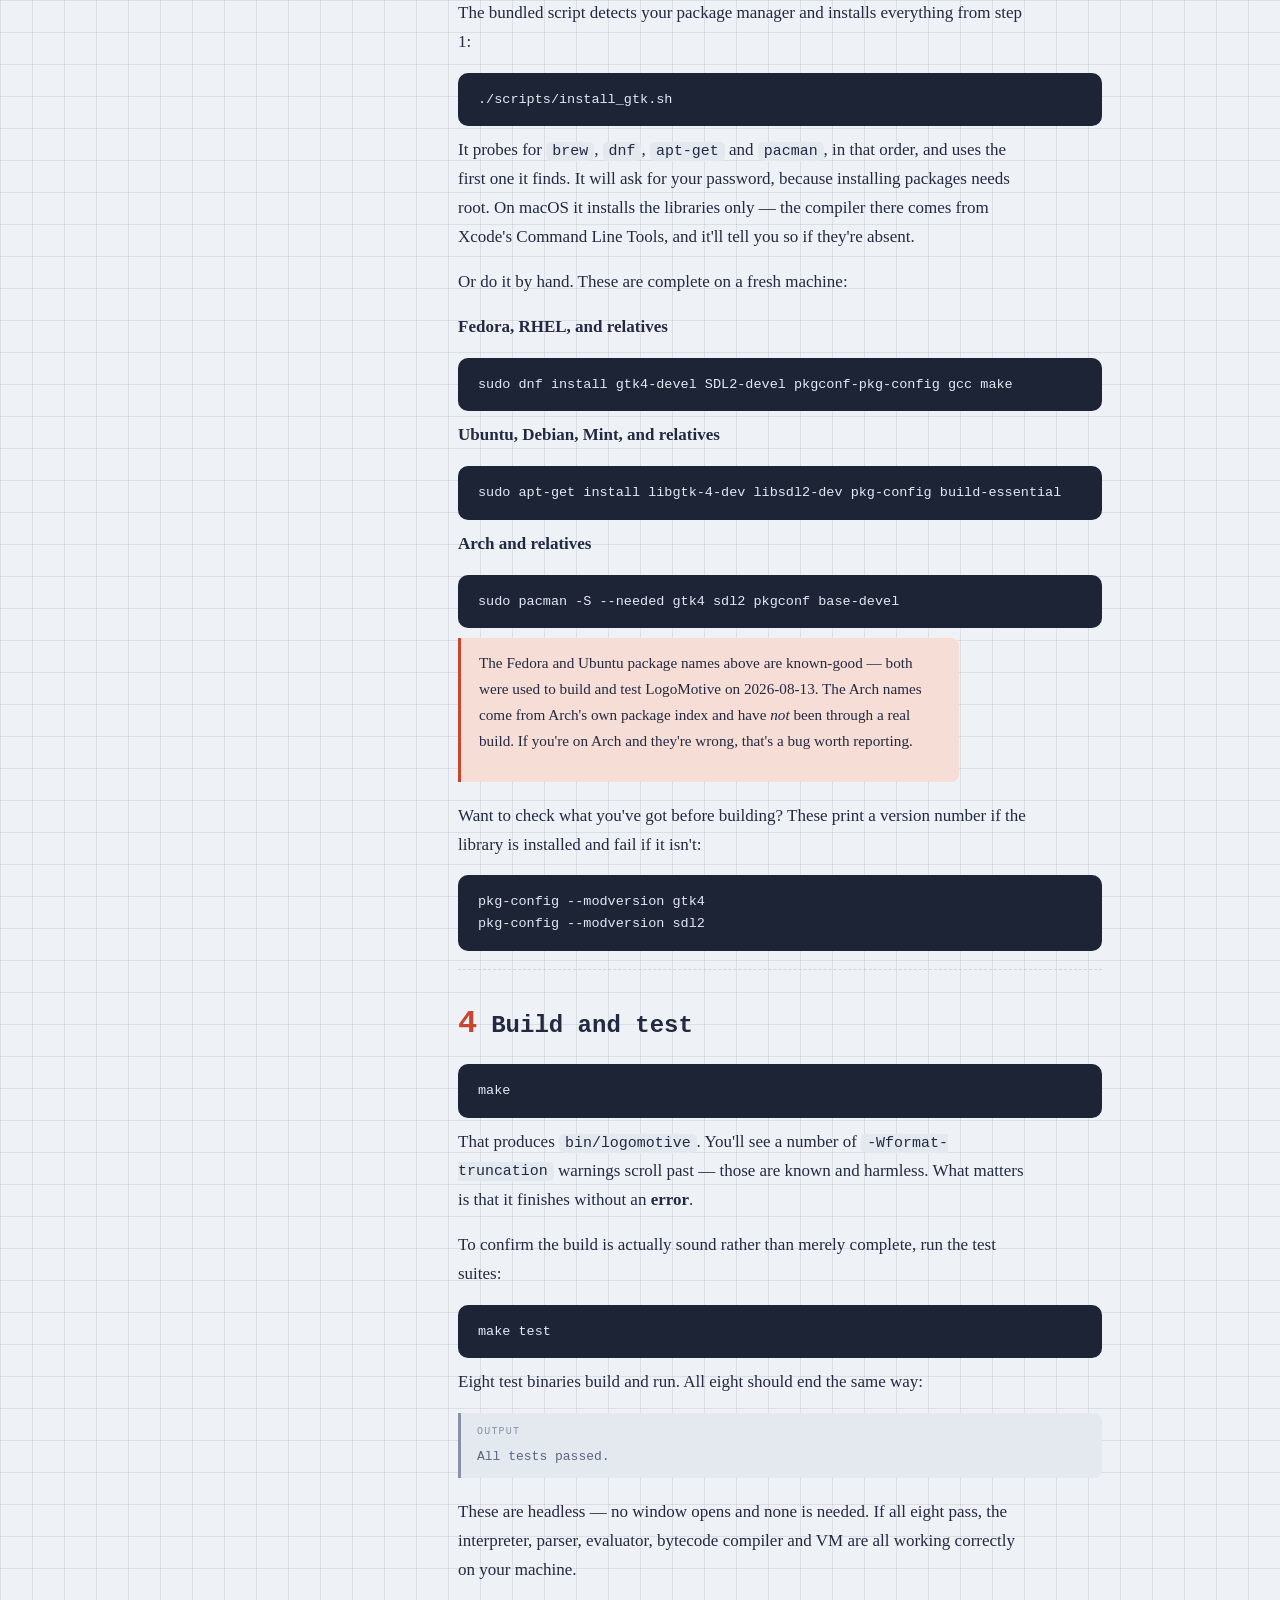
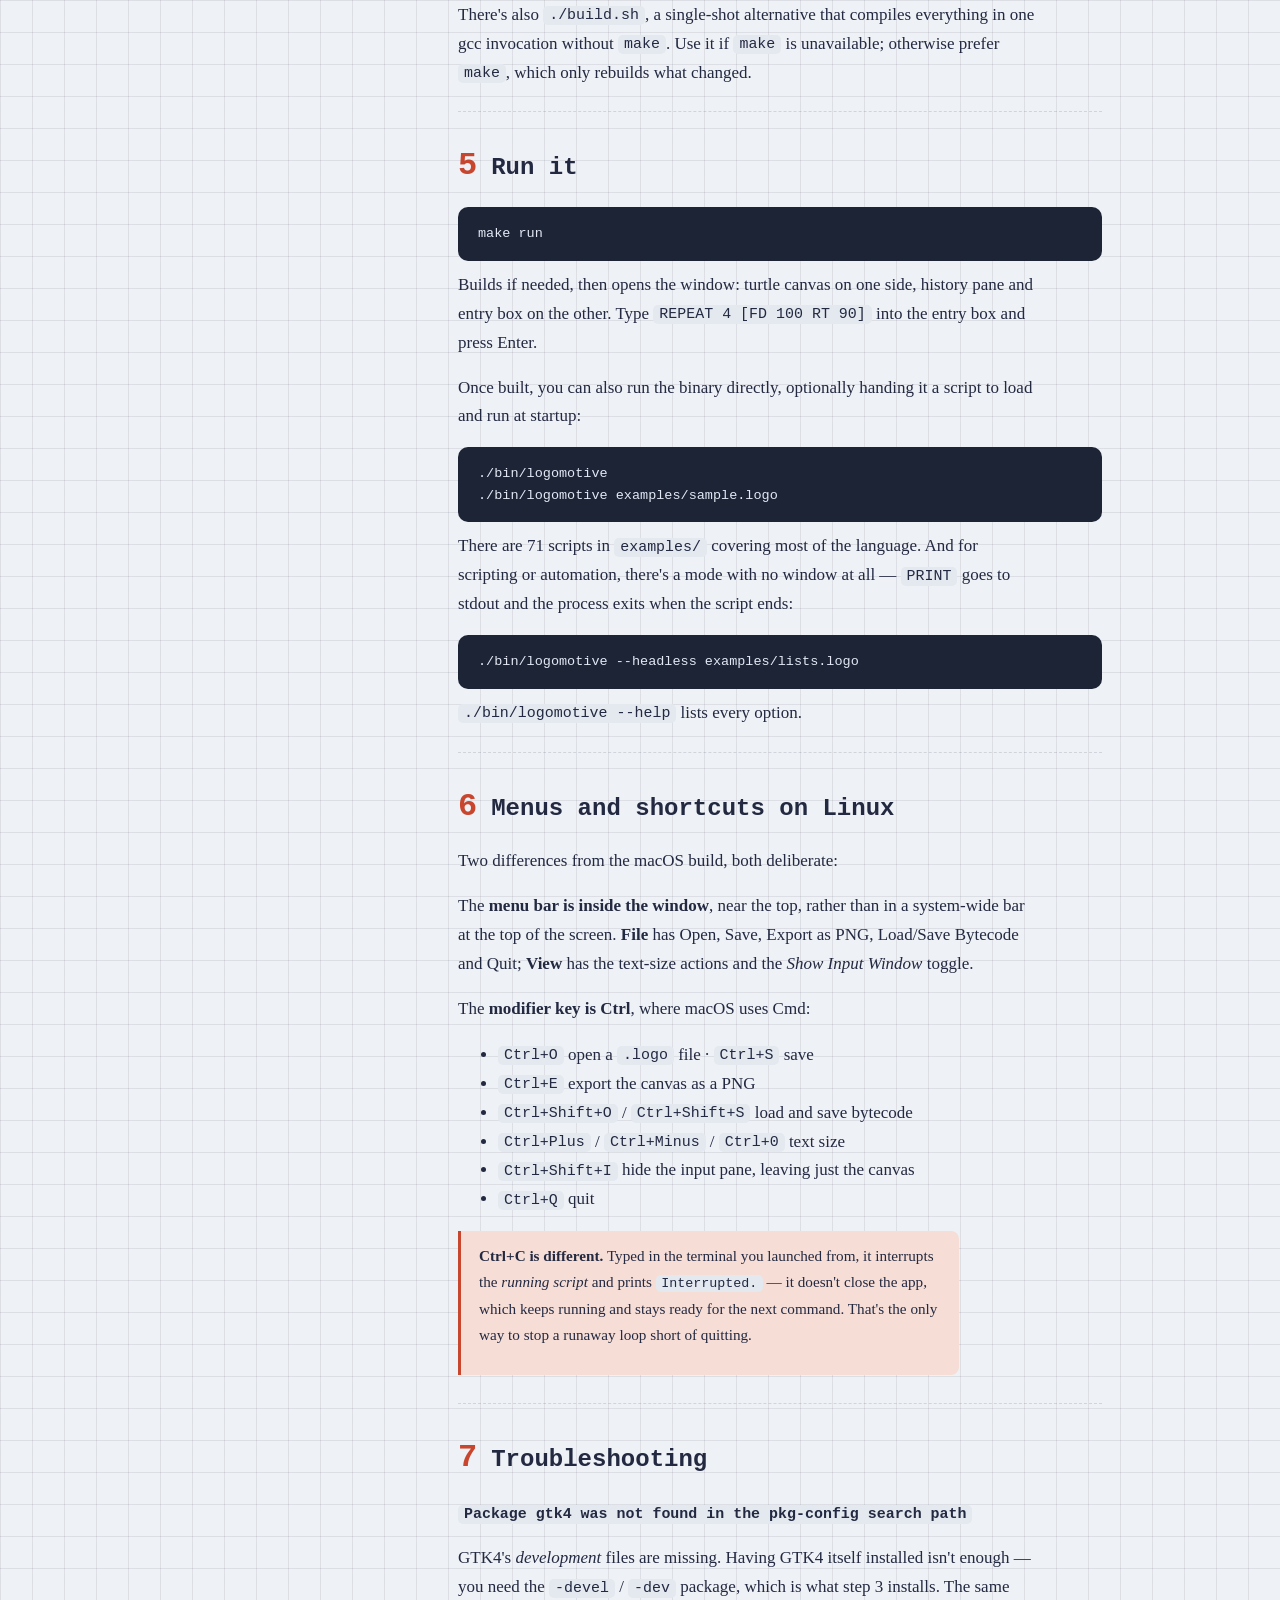
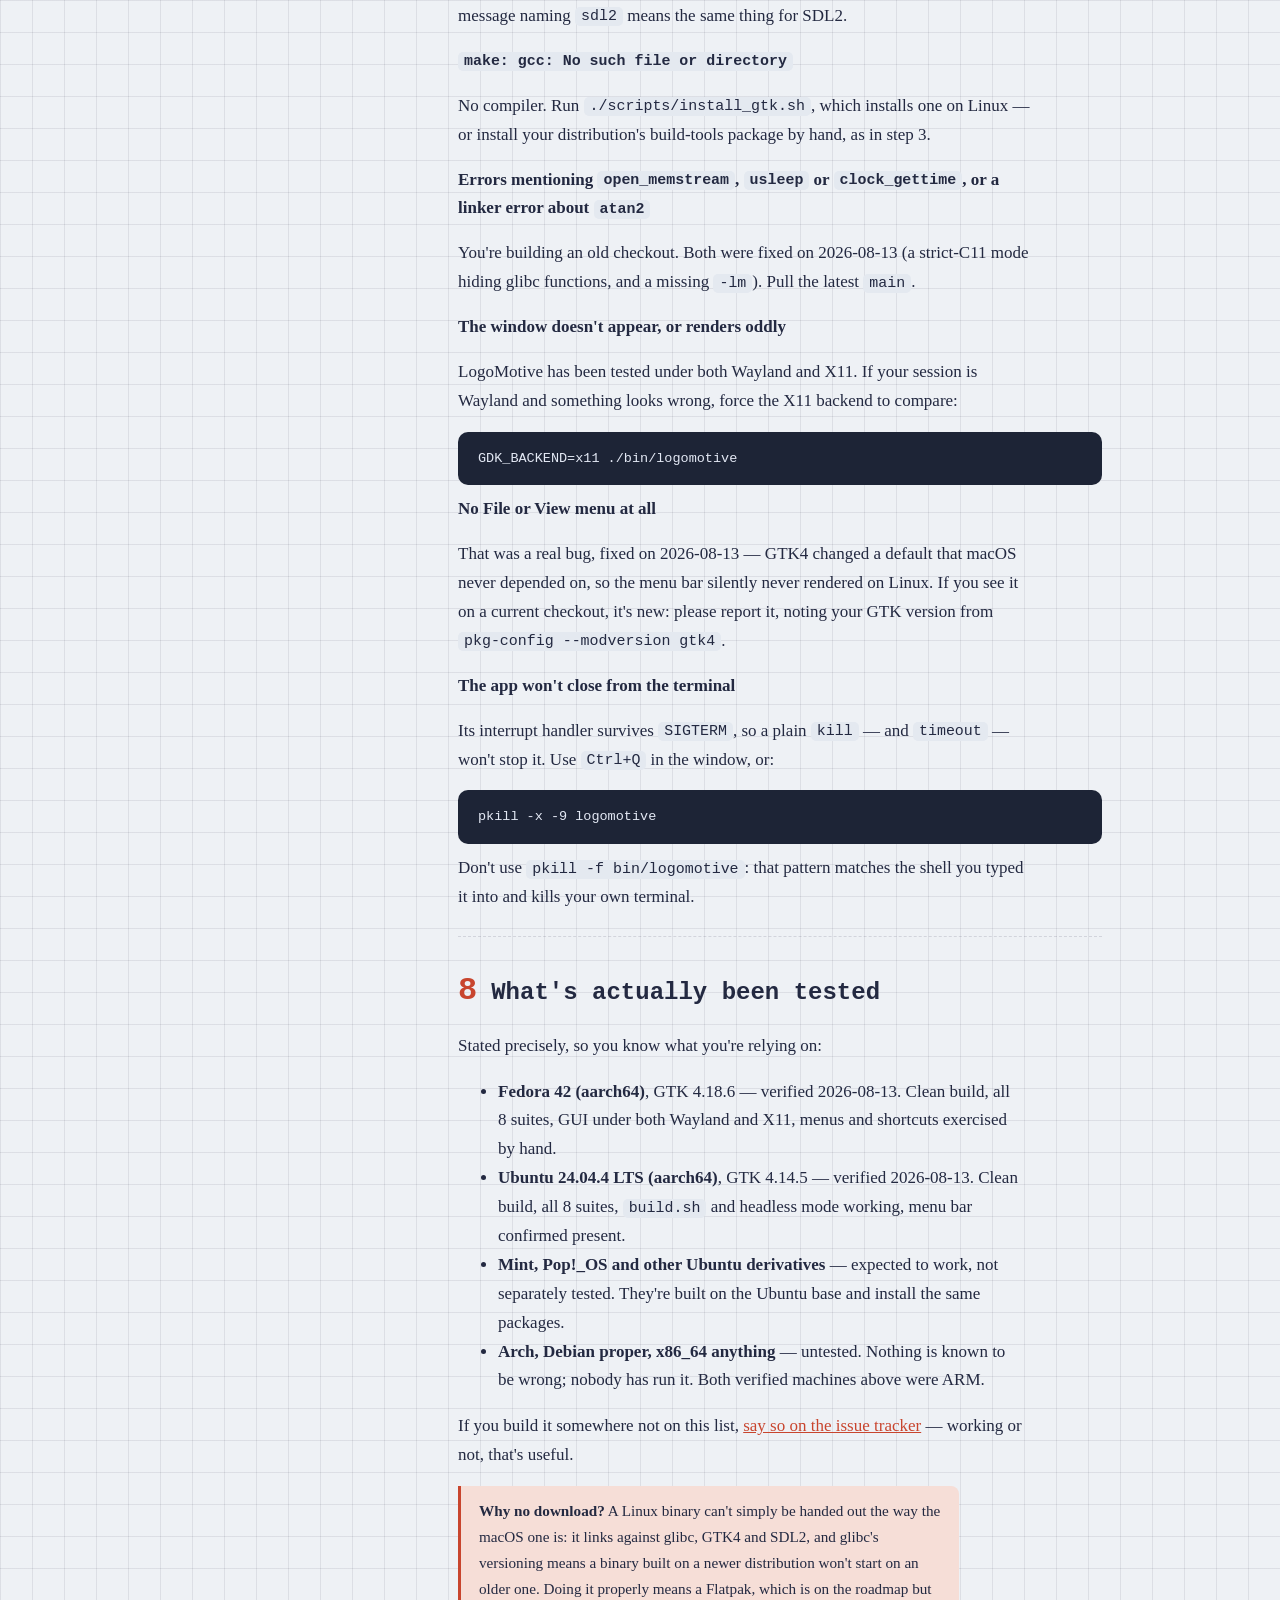
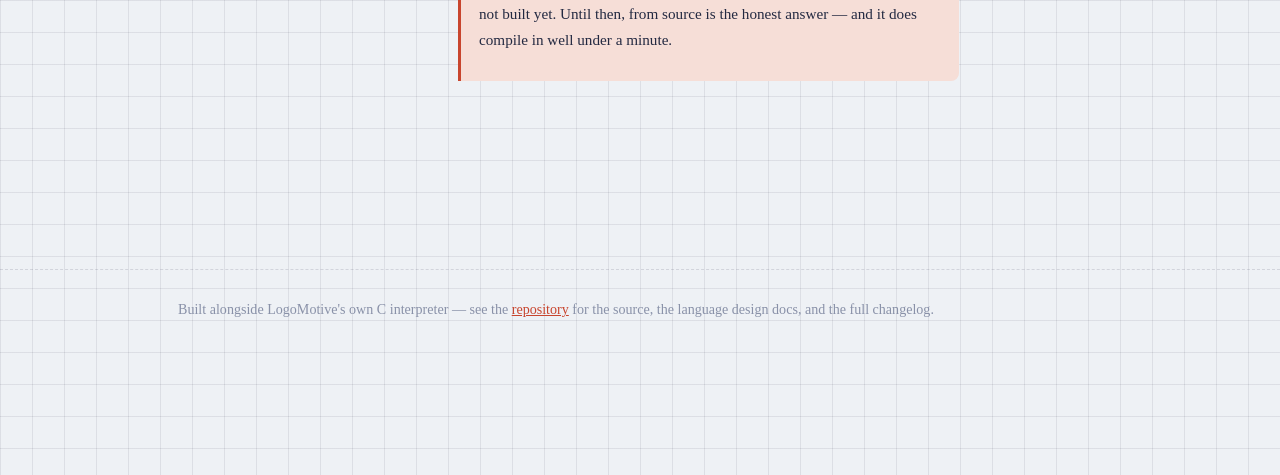
==== commit eafa30bb: "install_gtk.sh: install the C toolchain too, and verify it The script installed GTK4, SDL2 and pkg-c" ====
--- a/website/linux.html
+++ b/website/linux.html
@@ -79,7 +79,7 @@
           <li><strong>A C compiler and <code class="inline">make</code></strong> &mdash; gcc and clang both work.</li>
         </ul>
         <div class="note">
-          <p><strong>The compiler is the easy one to miss.</strong> <code class="inline">scripts/install_gtk.sh</code> installs GTK4, SDL2 and pkg-config &mdash; but <em>not</em> a compiler. On a machine that has never built anything, install your distribution's build-tools package too (<code class="inline">build-essential</code> on Debian/Ubuntu, <code class="inline">gcc make</code> on Fedora, <code class="inline">base-devel</code> on Arch). The manual commands in step 3 include it.</p>
+          <p><strong>You don't have to install these individually.</strong> <code class="inline">scripts/install_gtk.sh</code> in step 3 installs all four on Linux, and checks afterwards that the compiler and <code class="inline">make</code> really are present rather than assuming it &mdash; so if something is still missing you're told immediately, not three commands later in the middle of a compile.</p>
         </div>
       </section>
 
@@ -92,10 +92,10 @@
 
       <section class="chapter" id="deps">
         <div class="chapter-head"><span class="chapter-num">3</span><h2>Install the dependencies</h2></div>
-        <p>The bundled script detects your package manager and installs the three libraries:</p>
+        <p>The bundled script detects your package manager and installs everything from step 1:</p>
         <pre class="code">./scripts/install_gtk.sh</pre>
-        <p>It probes for <code class="inline">brew</code>, <code class="inline">dnf</code>, <code class="inline">apt-get</code> and <code class="inline">pacman</code>, in that order, and uses the first one it finds. It will ask for your password, because installing packages needs root.</p>
-        <p>Or do it by hand. These include the compiler, so they're complete on a fresh machine:</p>
+        <p>It probes for <code class="inline">brew</code>, <code class="inline">dnf</code>, <code class="inline">apt-get</code> and <code class="inline">pacman</code>, in that order, and uses the first one it finds. It will ask for your password, because installing packages needs root. On macOS it installs the libraries only &mdash; the compiler there comes from Xcode's Command Line Tools, and it'll tell you so if they're absent.</p>
+        <p>Or do it by hand. These are complete on a fresh machine:</p>
         <p><strong>Fedora, RHEL, and relatives</strong></p>
         <pre class="code">sudo dnf install gtk4-devel SDL2-devel pkgconf-pkg-config gcc make</pre>
         <p><strong>Ubuntu, Debian, Mint, and relatives</strong></p>
@@ -159,7 +159,7 @@
         <p>GTK4's <em>development</em> files are missing. Having GTK4 itself installed isn't enough &mdash; you need the <code class="inline">-devel</code> / <code class="inline">-dev</code> package, which is what step 3 installs. The same message naming <code class="inline">sdl2</code> means the same thing for SDL2.</p>
 
         <p><strong><code class="inline">make: gcc: No such file or directory</code></strong></p>
-        <p>No compiler. See the note in step 1 &mdash; the dependency script doesn't install one.</p>
+        <p>No compiler. Run <code class="inline">./scripts/install_gtk.sh</code>, which installs one on Linux &mdash; or install your distribution's build-tools package by hand, as in step 3.</p>
 
         <p><strong>Errors mentioning <code class="inline">open_memstream</code>, <code class="inline">usleep</code> or <code class="inline">clock_gettime</code>, or a linker error about <code class="inline">atan2</code></strong></p>
         <p>You're building an old checkout. Both were fixed on 2026-08-13 (a strict-C11 mode hiding glibc functions, and a missing <code class="inline">-lm</code>). Pull the latest <code class="inline">main</code>.</p>
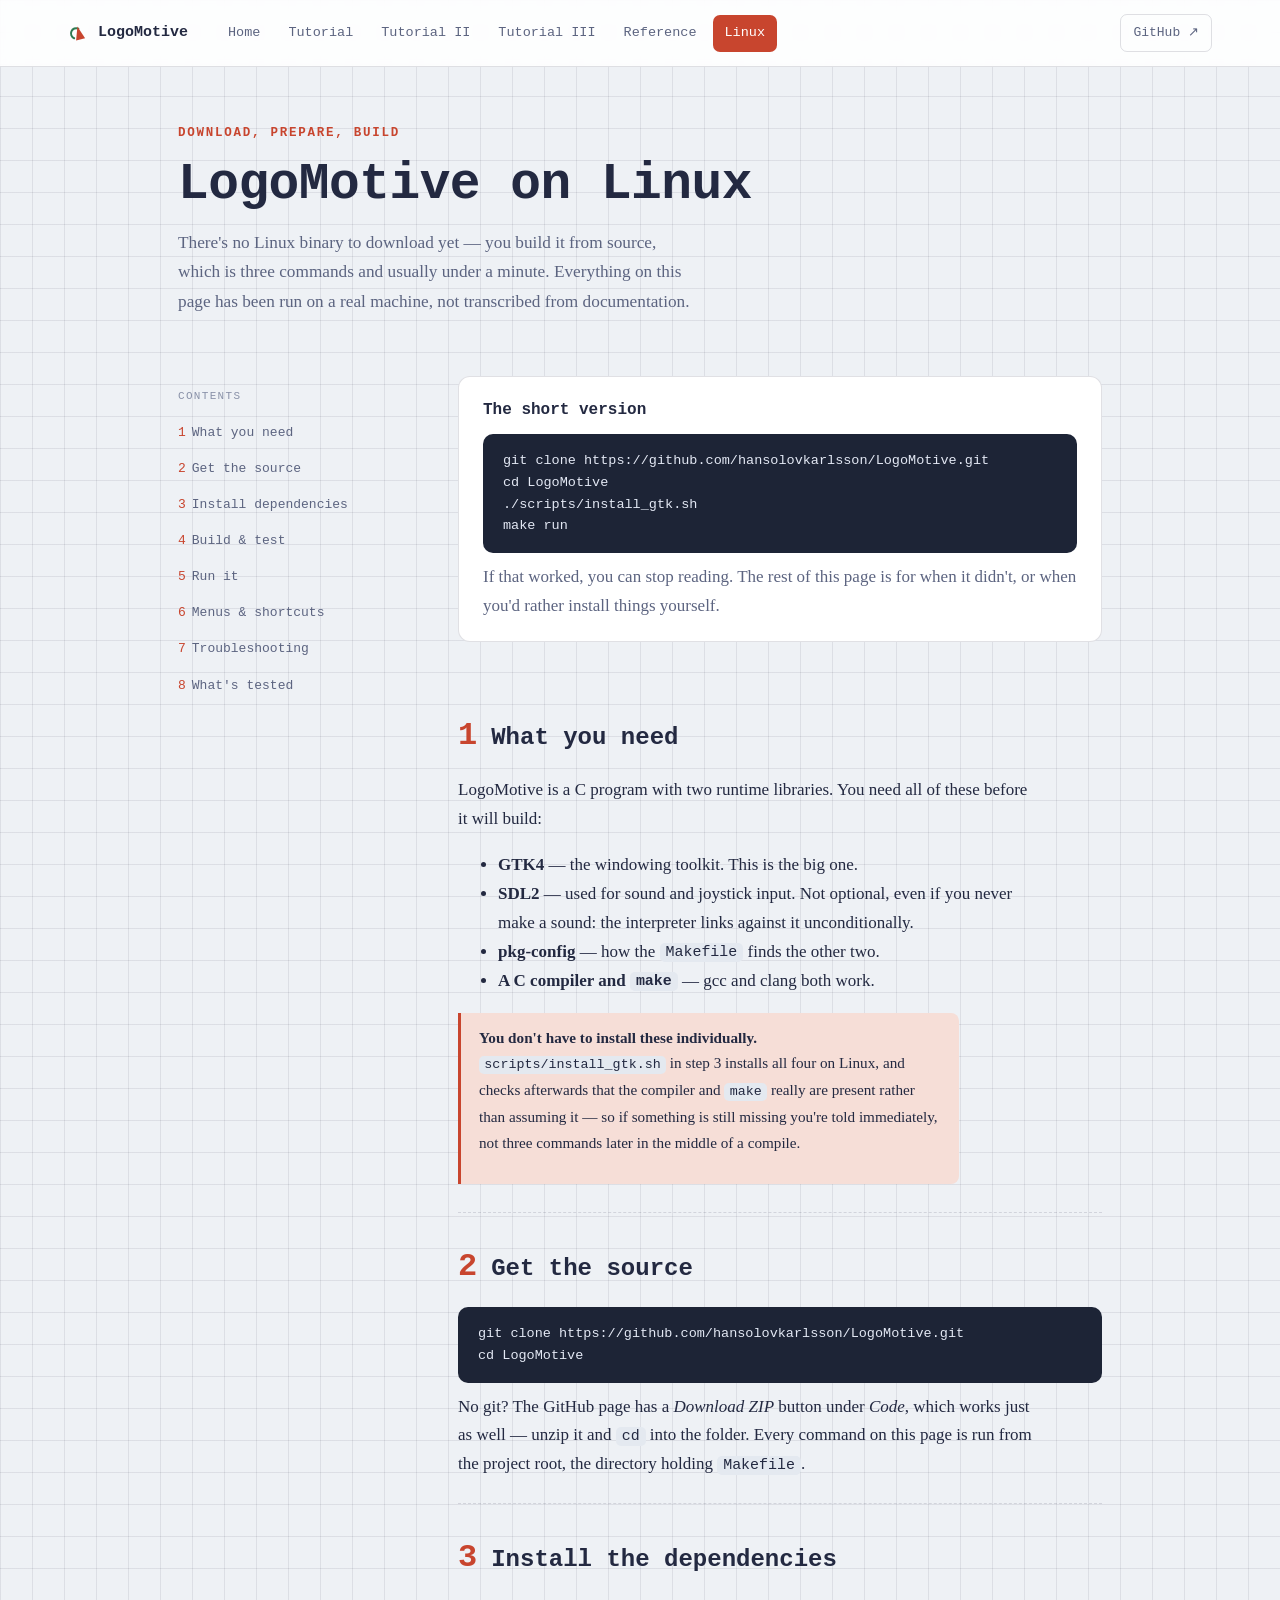
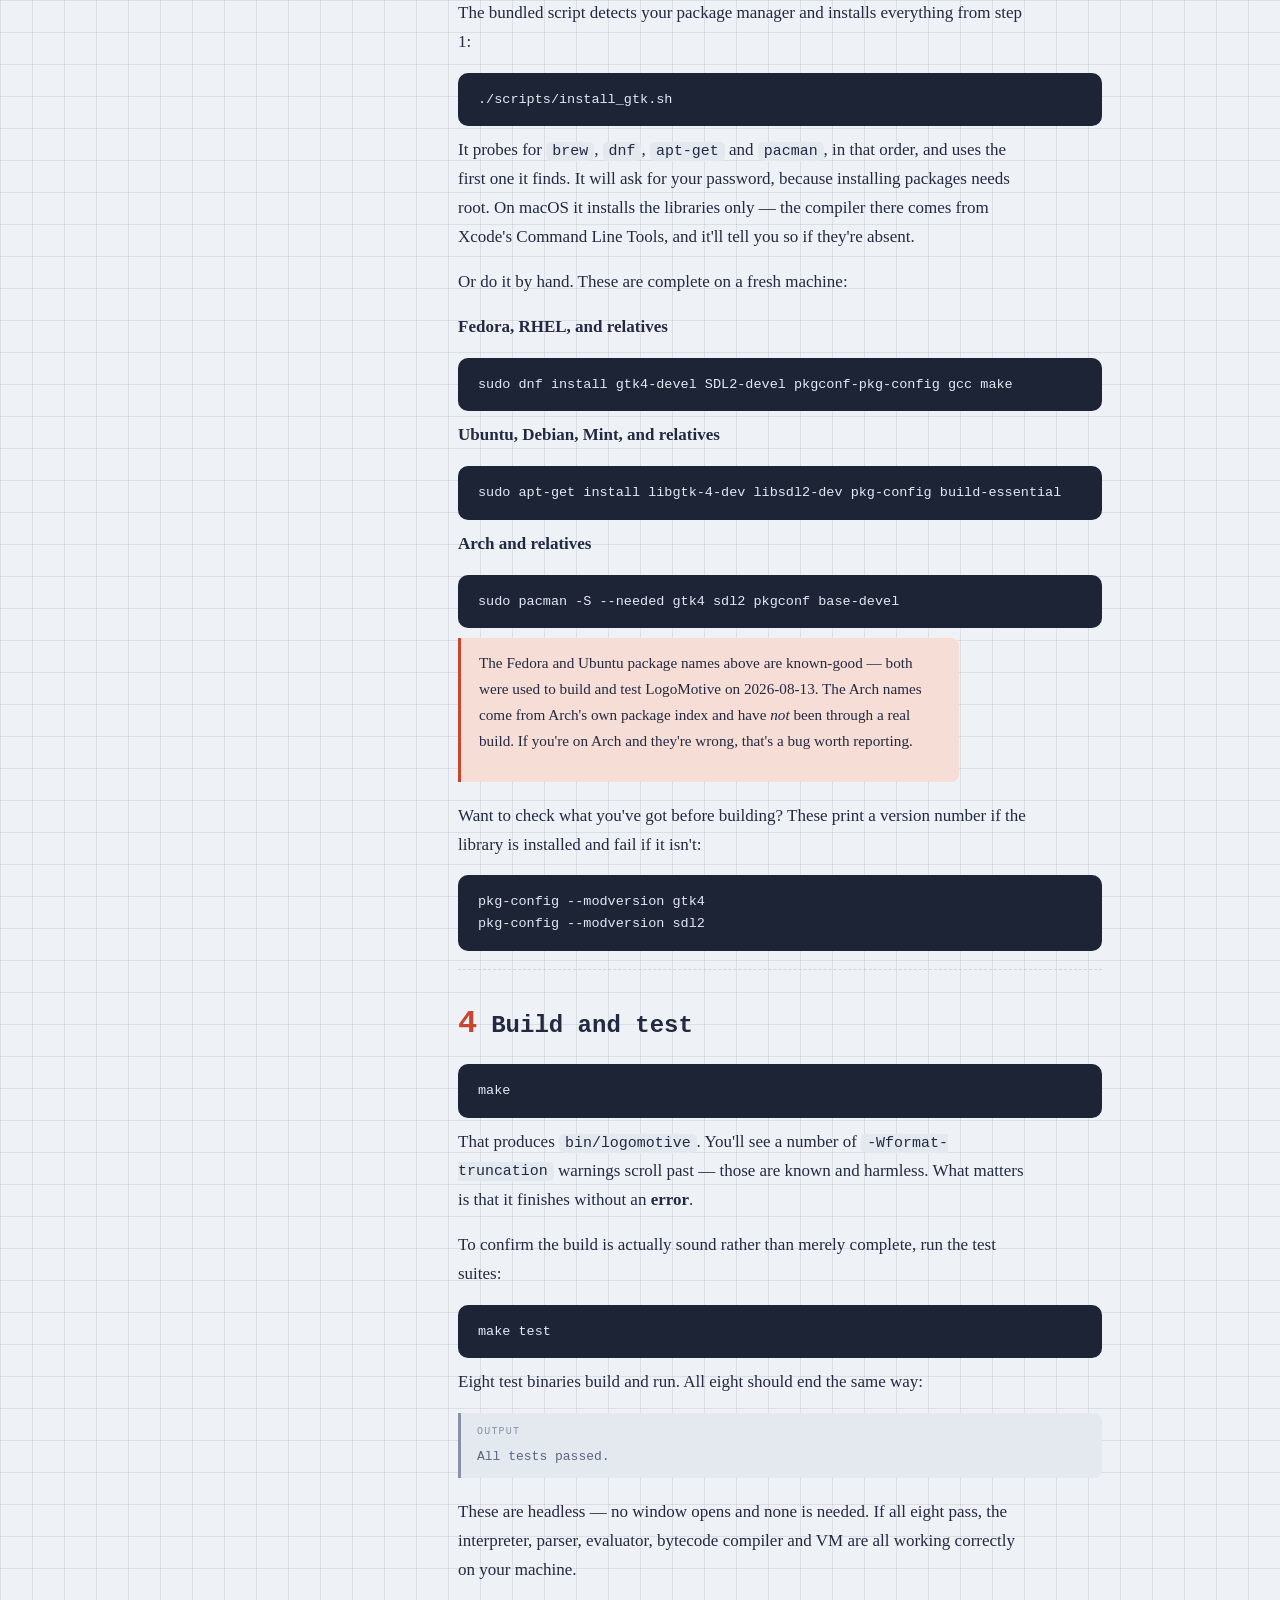
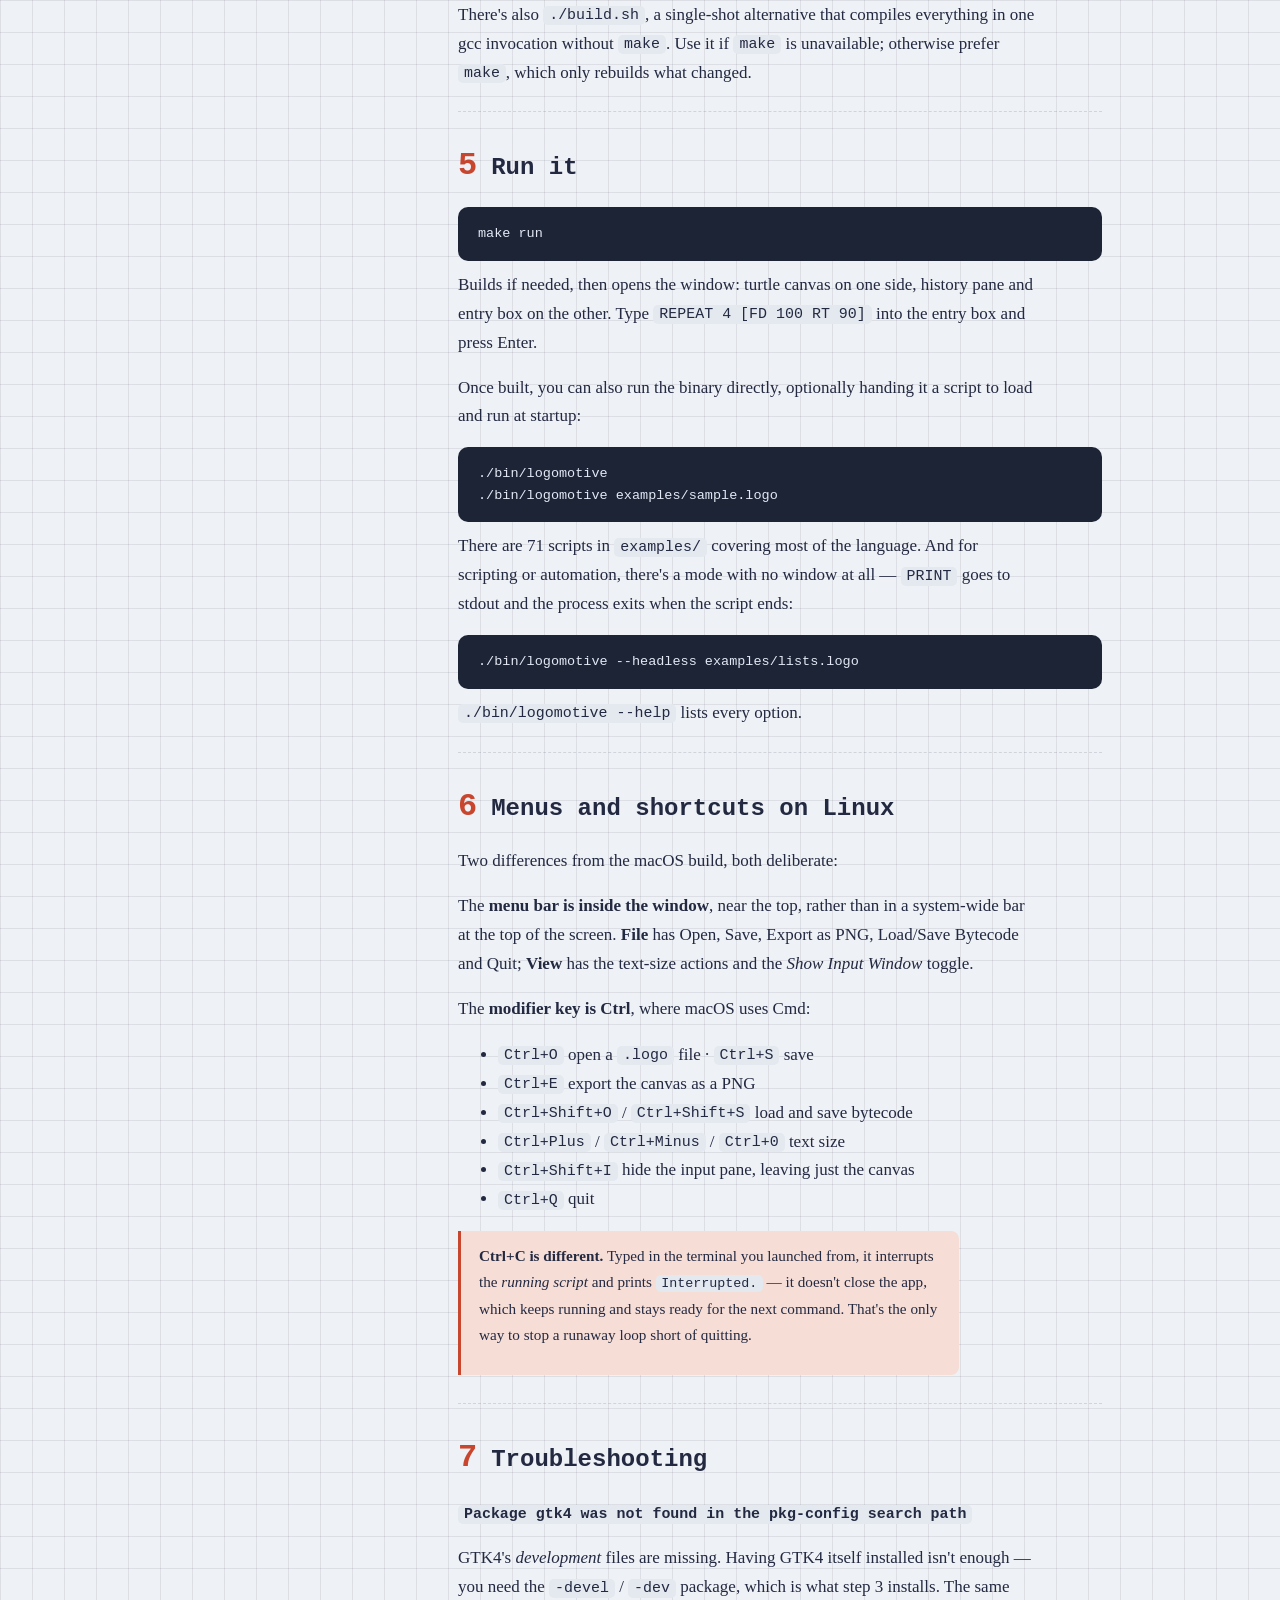
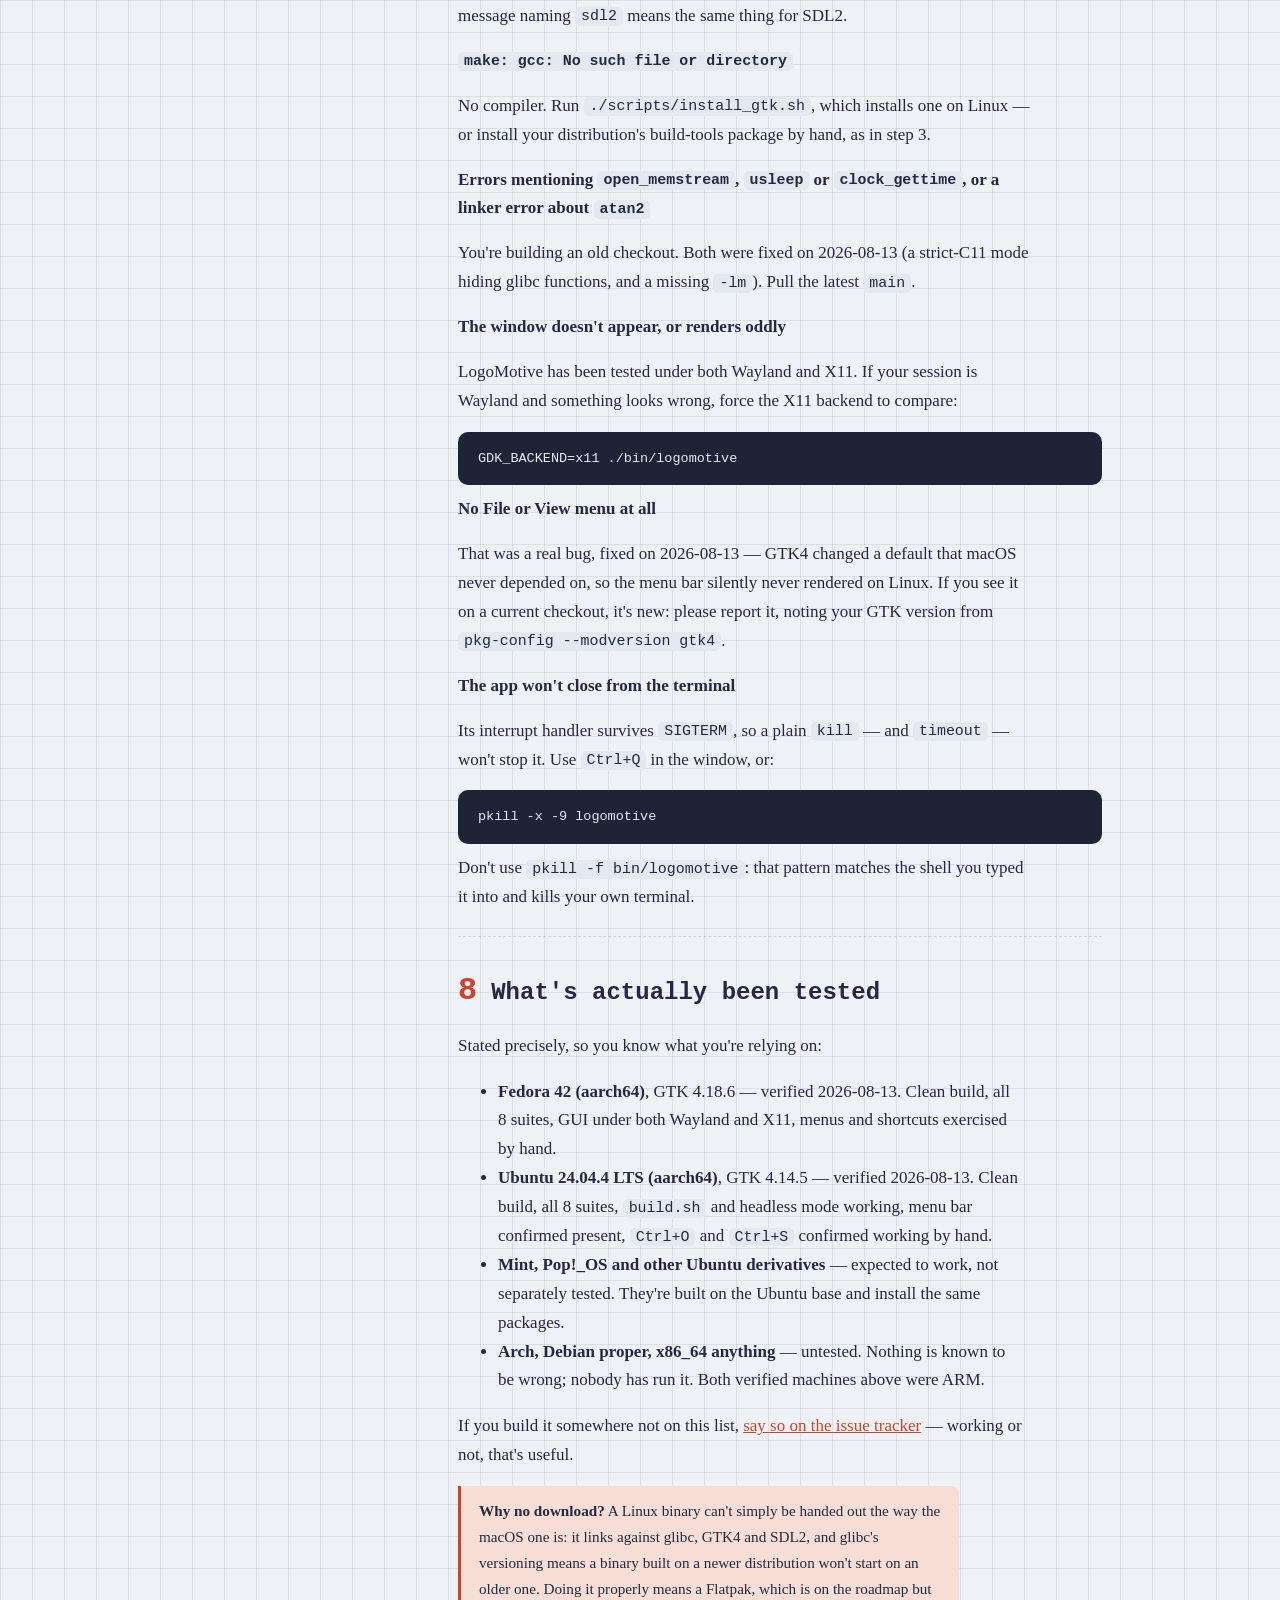
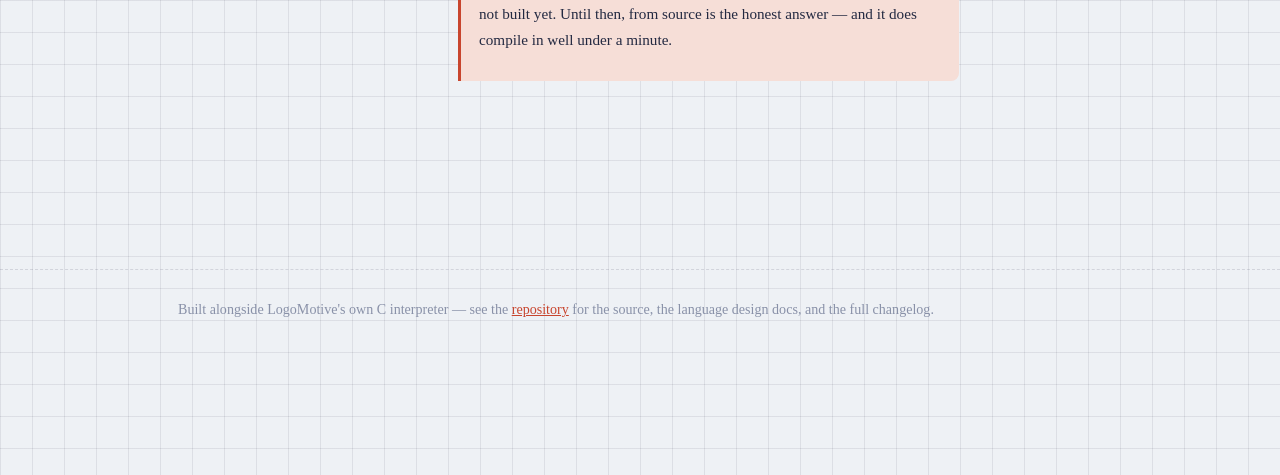
==== commit a202496e: "Record that Ctrl+O and Ctrl+S work on Ubuntu Hand-confirmed by the user on Ubuntu 24.04 / GTK 4.14.5" ====
--- a/website/linux.html
+++ b/website/linux.html
@@ -182,7 +182,7 @@
         <p>Stated precisely, so you know what you're relying on:</p>
         <ul>
           <li><strong>Fedora 42 (aarch64)</strong>, GTK 4.18.6 &mdash; verified 2026-08-13. Clean build, all 8 suites, GUI under both Wayland and X11, menus and shortcuts exercised by hand.</li>
-          <li><strong>Ubuntu 24.04.4 LTS (aarch64)</strong>, GTK 4.14.5 &mdash; verified 2026-08-13. Clean build, all 8 suites, <code class="inline">build.sh</code> and headless mode working, menu bar confirmed present.</li>
+          <li><strong>Ubuntu 24.04.4 LTS (aarch64)</strong>, GTK 4.14.5 &mdash; verified 2026-08-13. Clean build, all 8 suites, <code class="inline">build.sh</code> and headless mode working, menu bar confirmed present, <code class="inline">Ctrl+O</code> and <code class="inline">Ctrl+S</code> confirmed working by hand.</li>
           <li><strong>Mint, Pop!_OS and other Ubuntu derivatives</strong> &mdash; expected to work, not separately tested. They're built on the Ubuntu base and install the same packages.</li>
           <li><strong>Arch, Debian proper, x86_64 anything</strong> &mdash; untested. Nothing is known to be wrong; nobody has run it. Both verified machines above were ARM.</li>
         </ul>
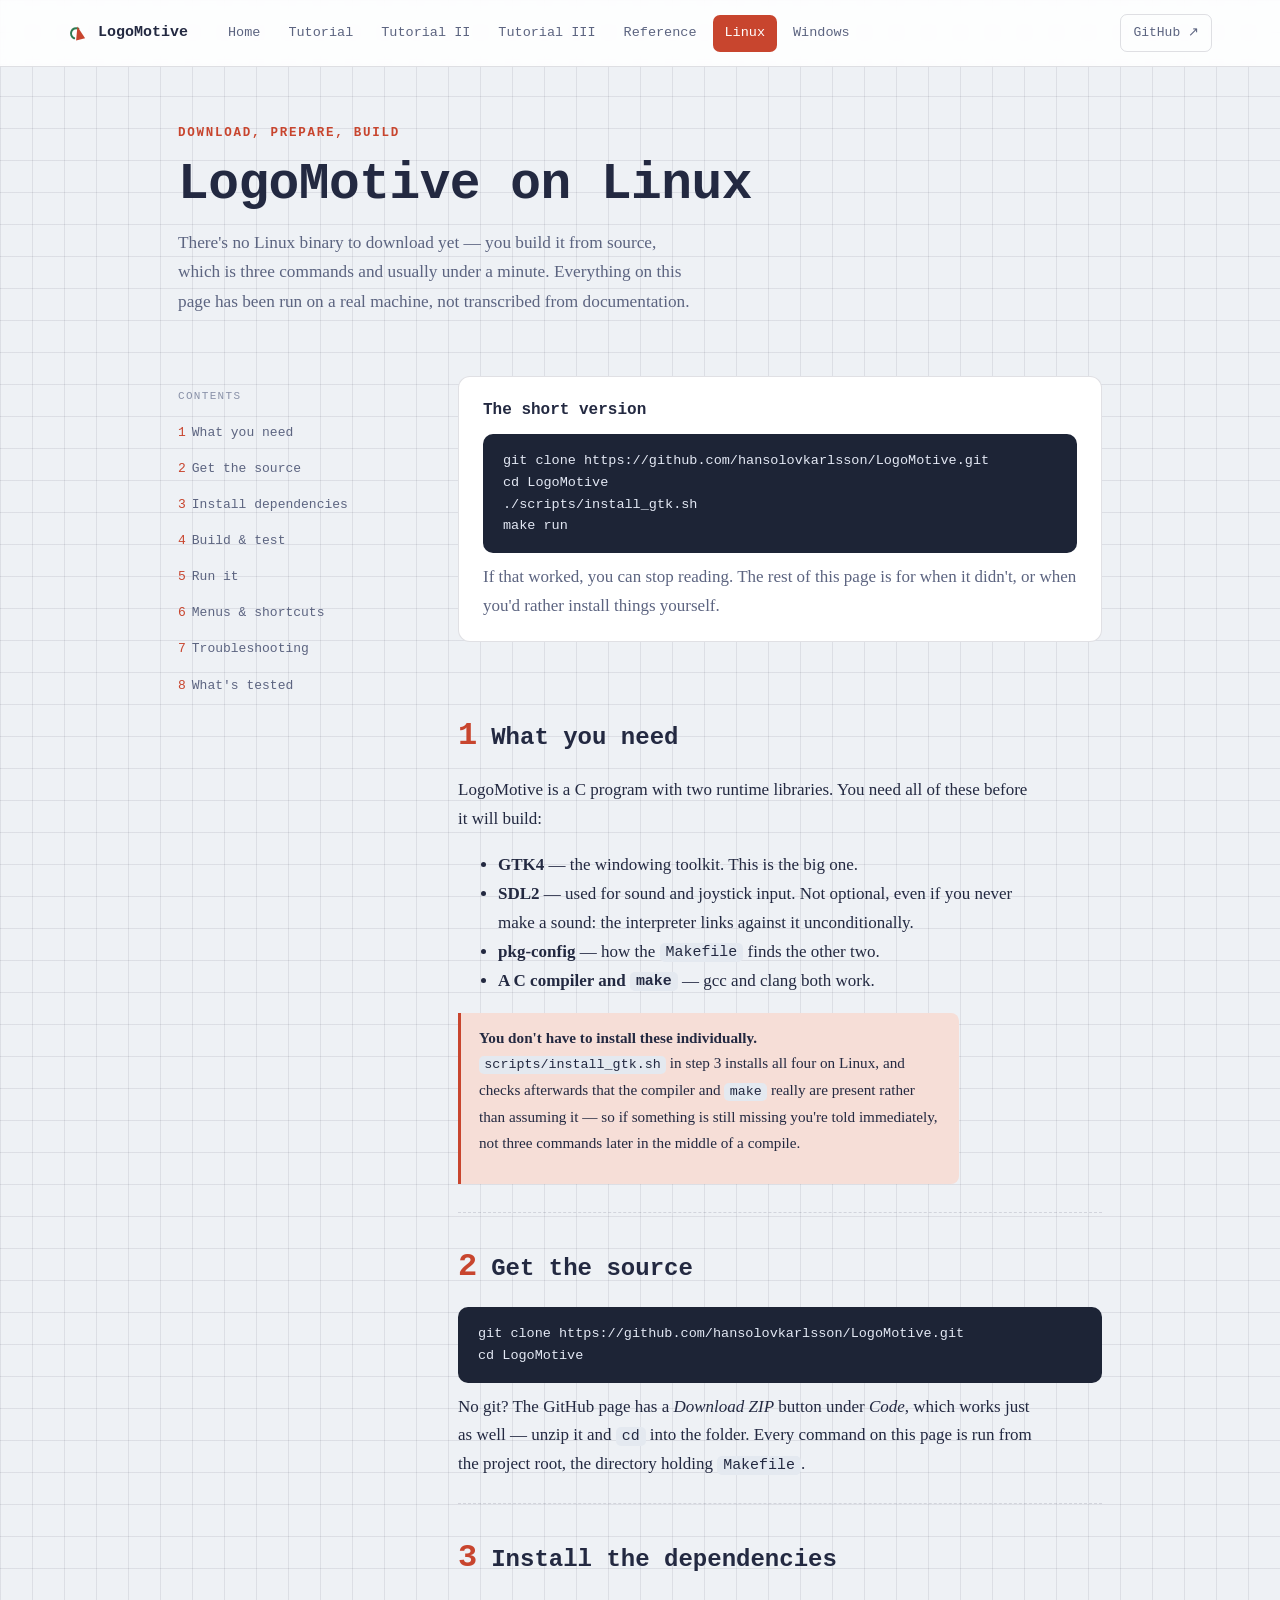
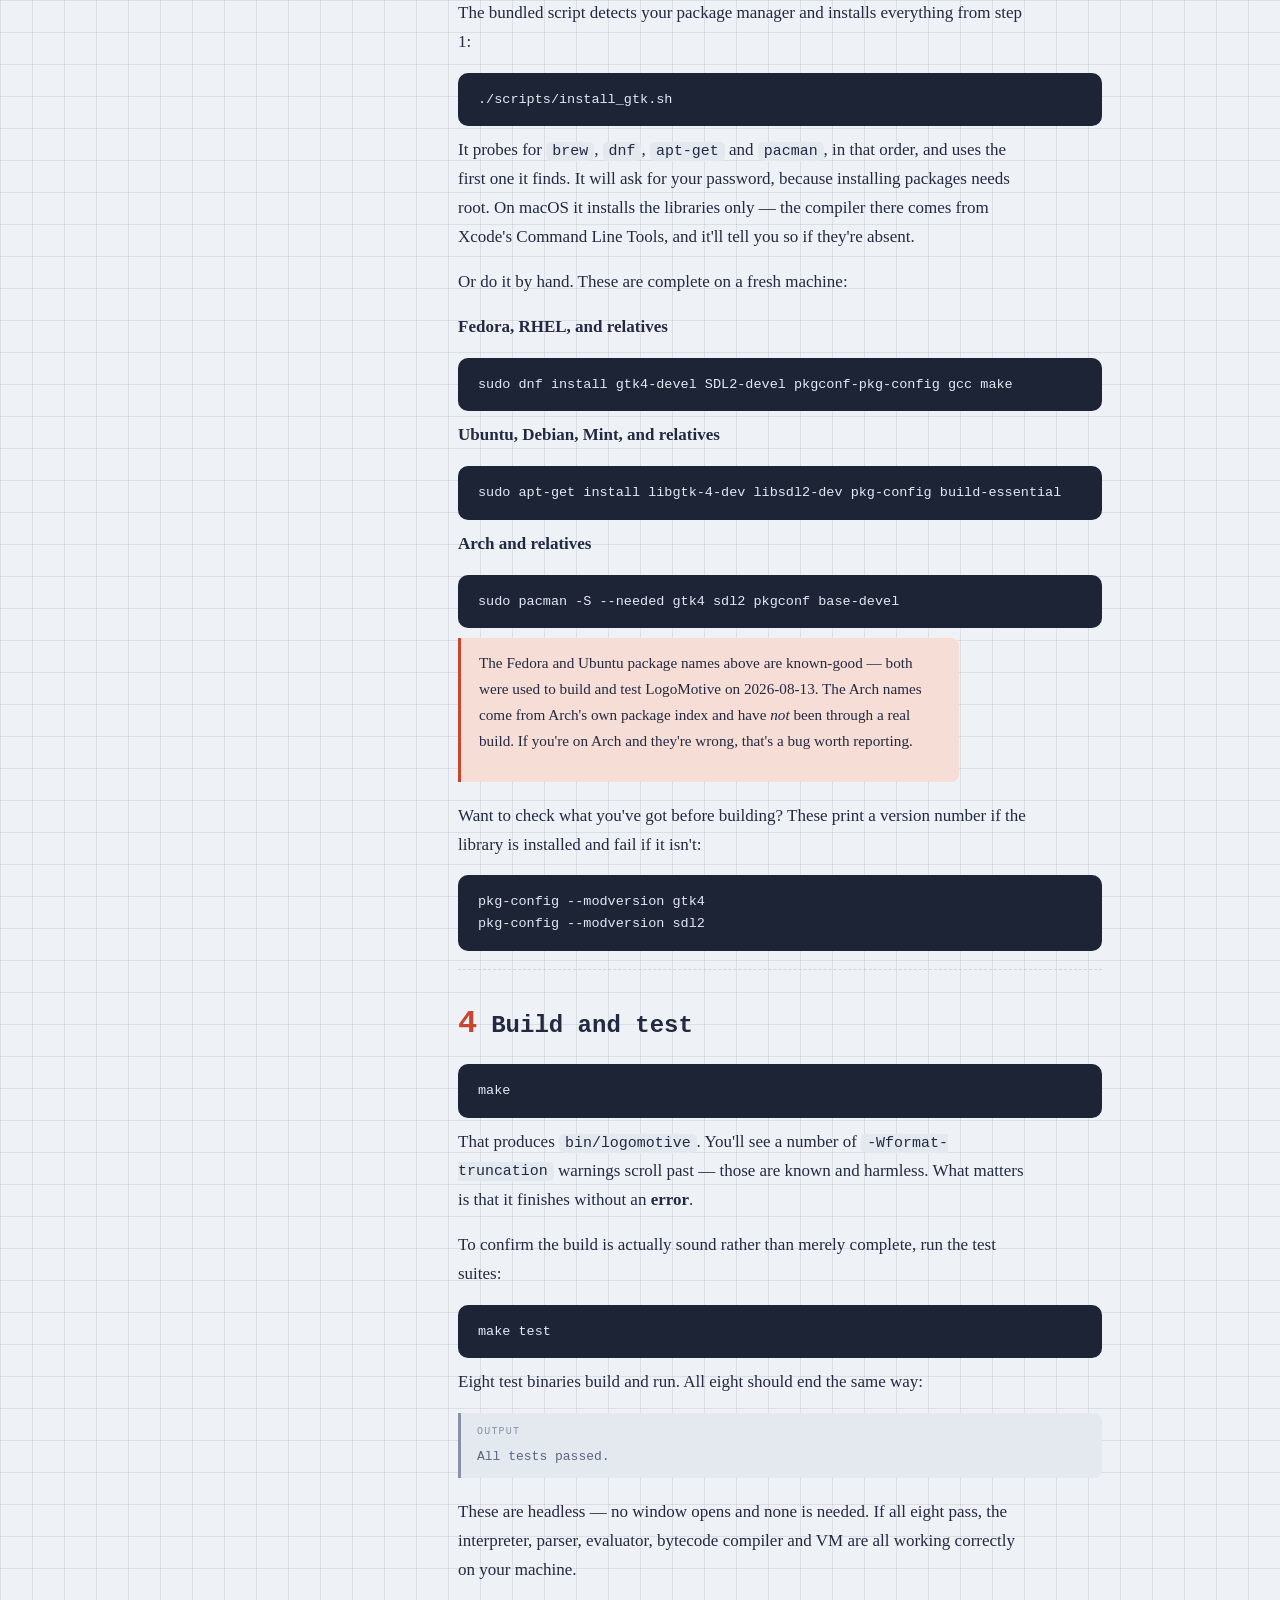
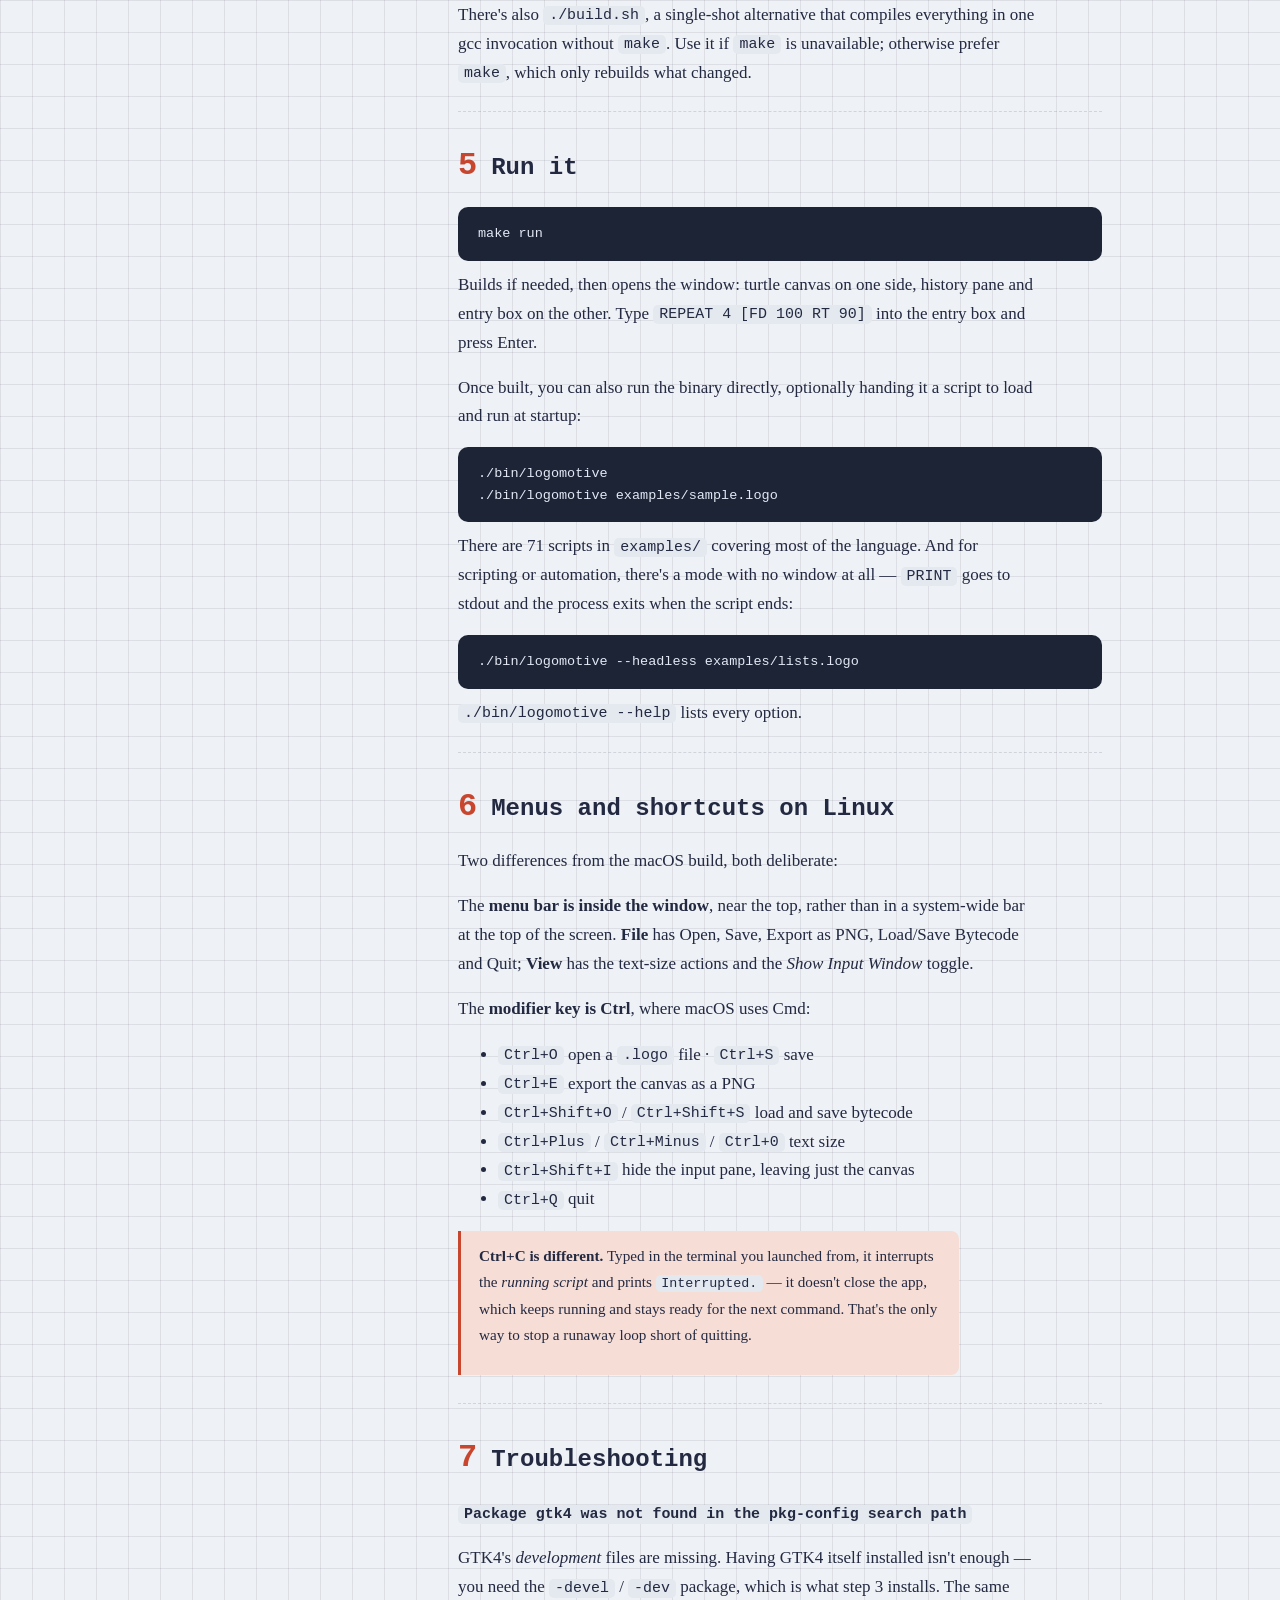
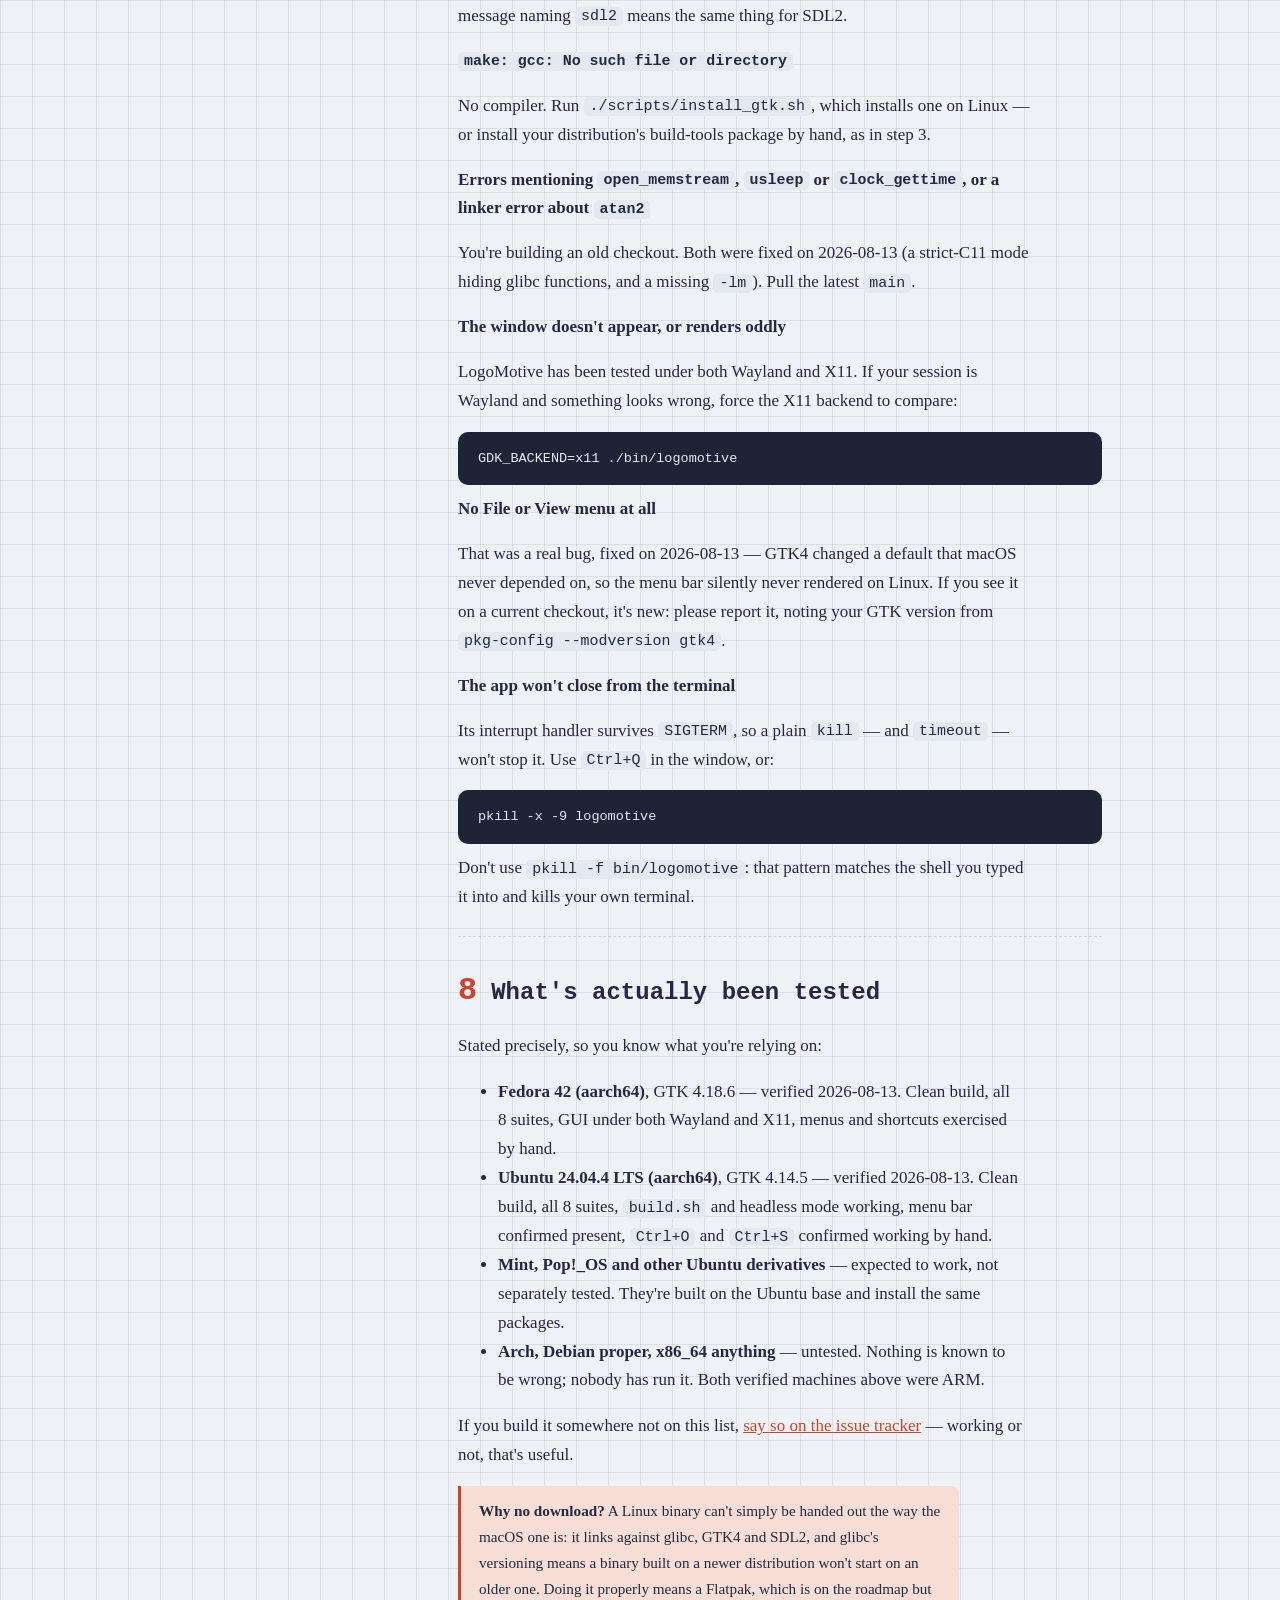
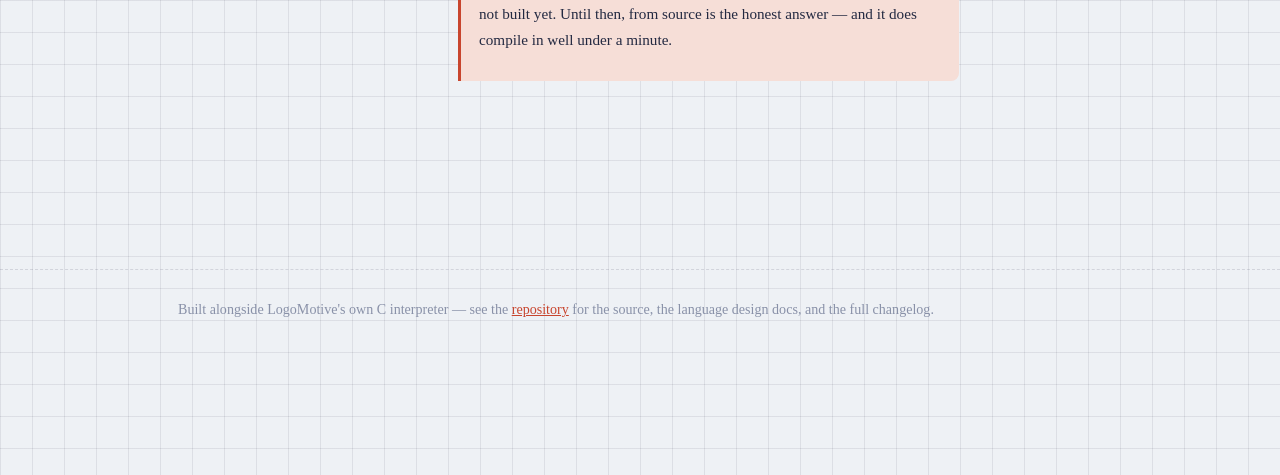
==== commit 31ee4373: "website: a Windows build guide, alongside the Linux one website/windows.html mirrors linux.html's st" ====
--- a/website/linux.html
+++ b/website/linux.html
@@ -25,6 +25,7 @@
       <a href="tutorial-3.html">Tutorial III</a>
       <a href="reference.html">Reference</a>
       <a href="linux.html" class="current">Linux</a>
+      <a href="windows.html">Windows</a>
     </nav>
     <a class="site-github" href="https://github.com/hansolovkarlsson/LogoMotive" target="_blank" rel="noopener">GitHub &#8599;</a>
   </div>
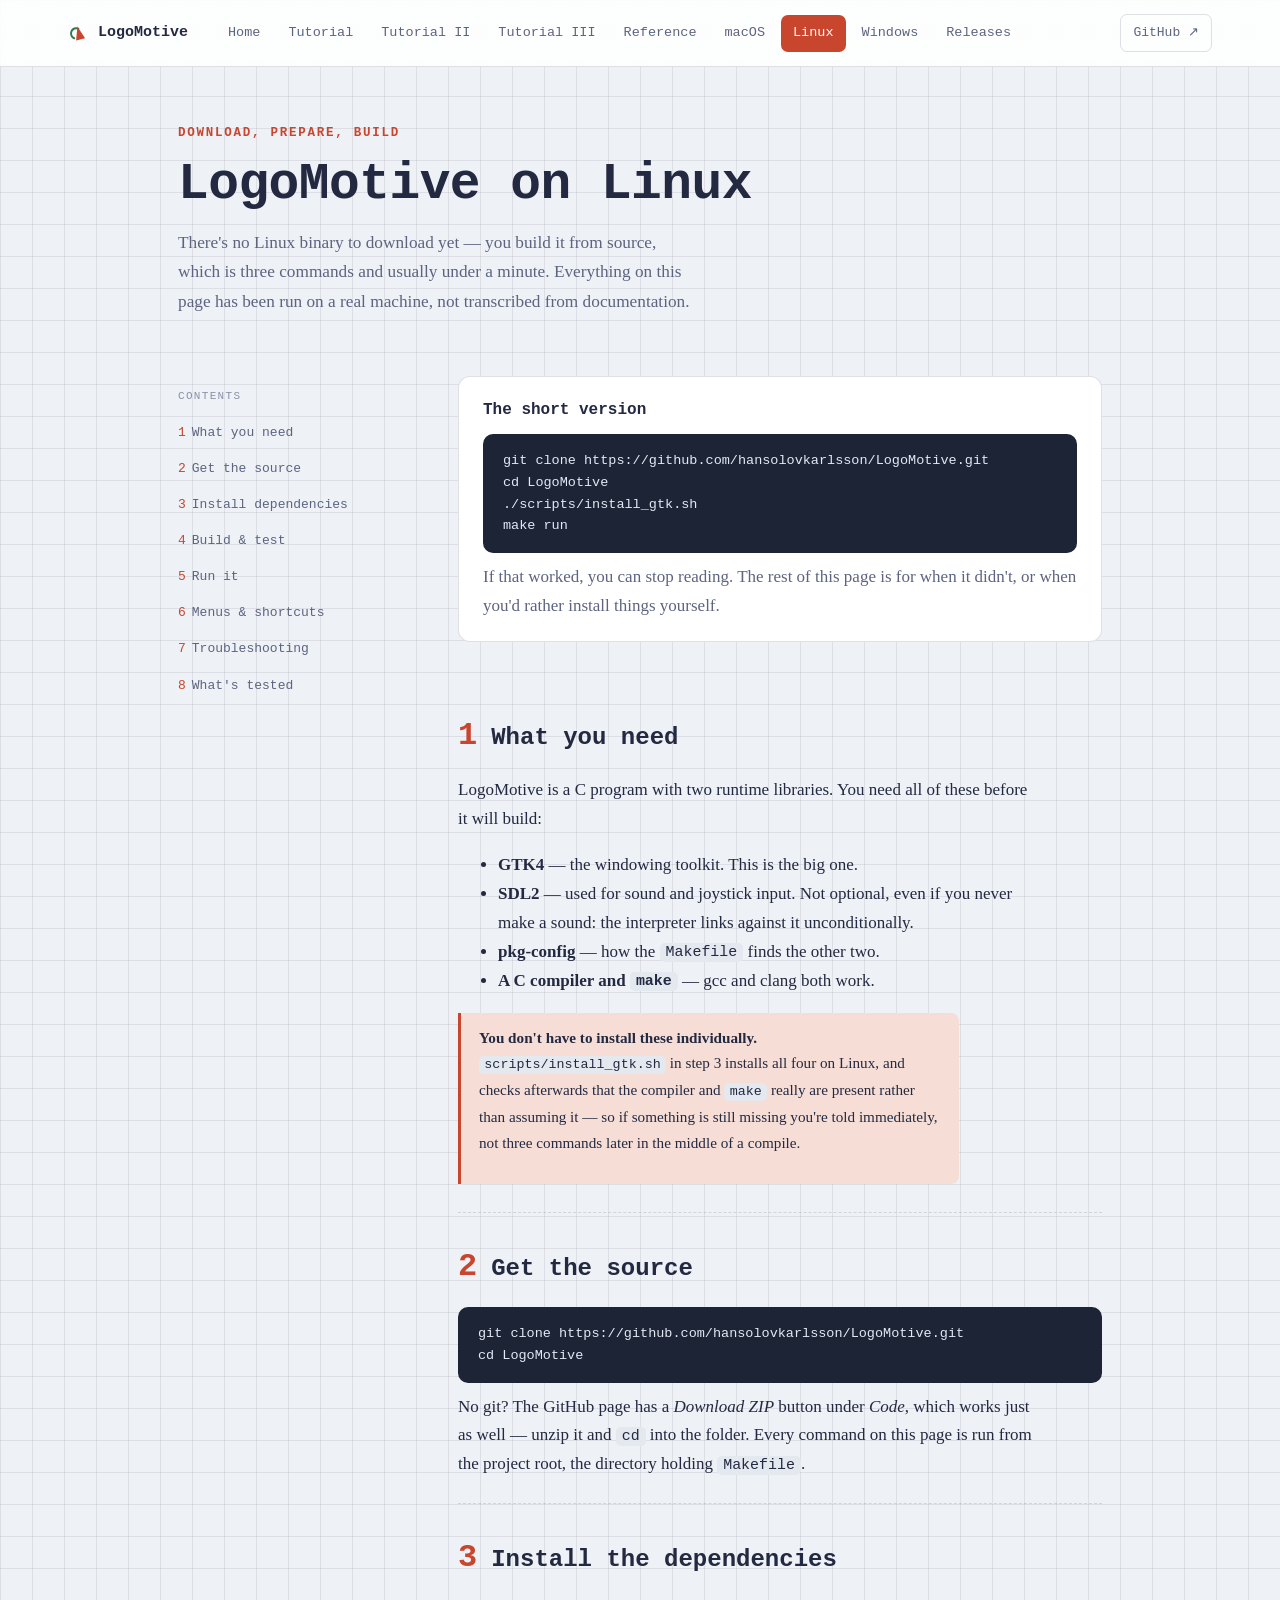
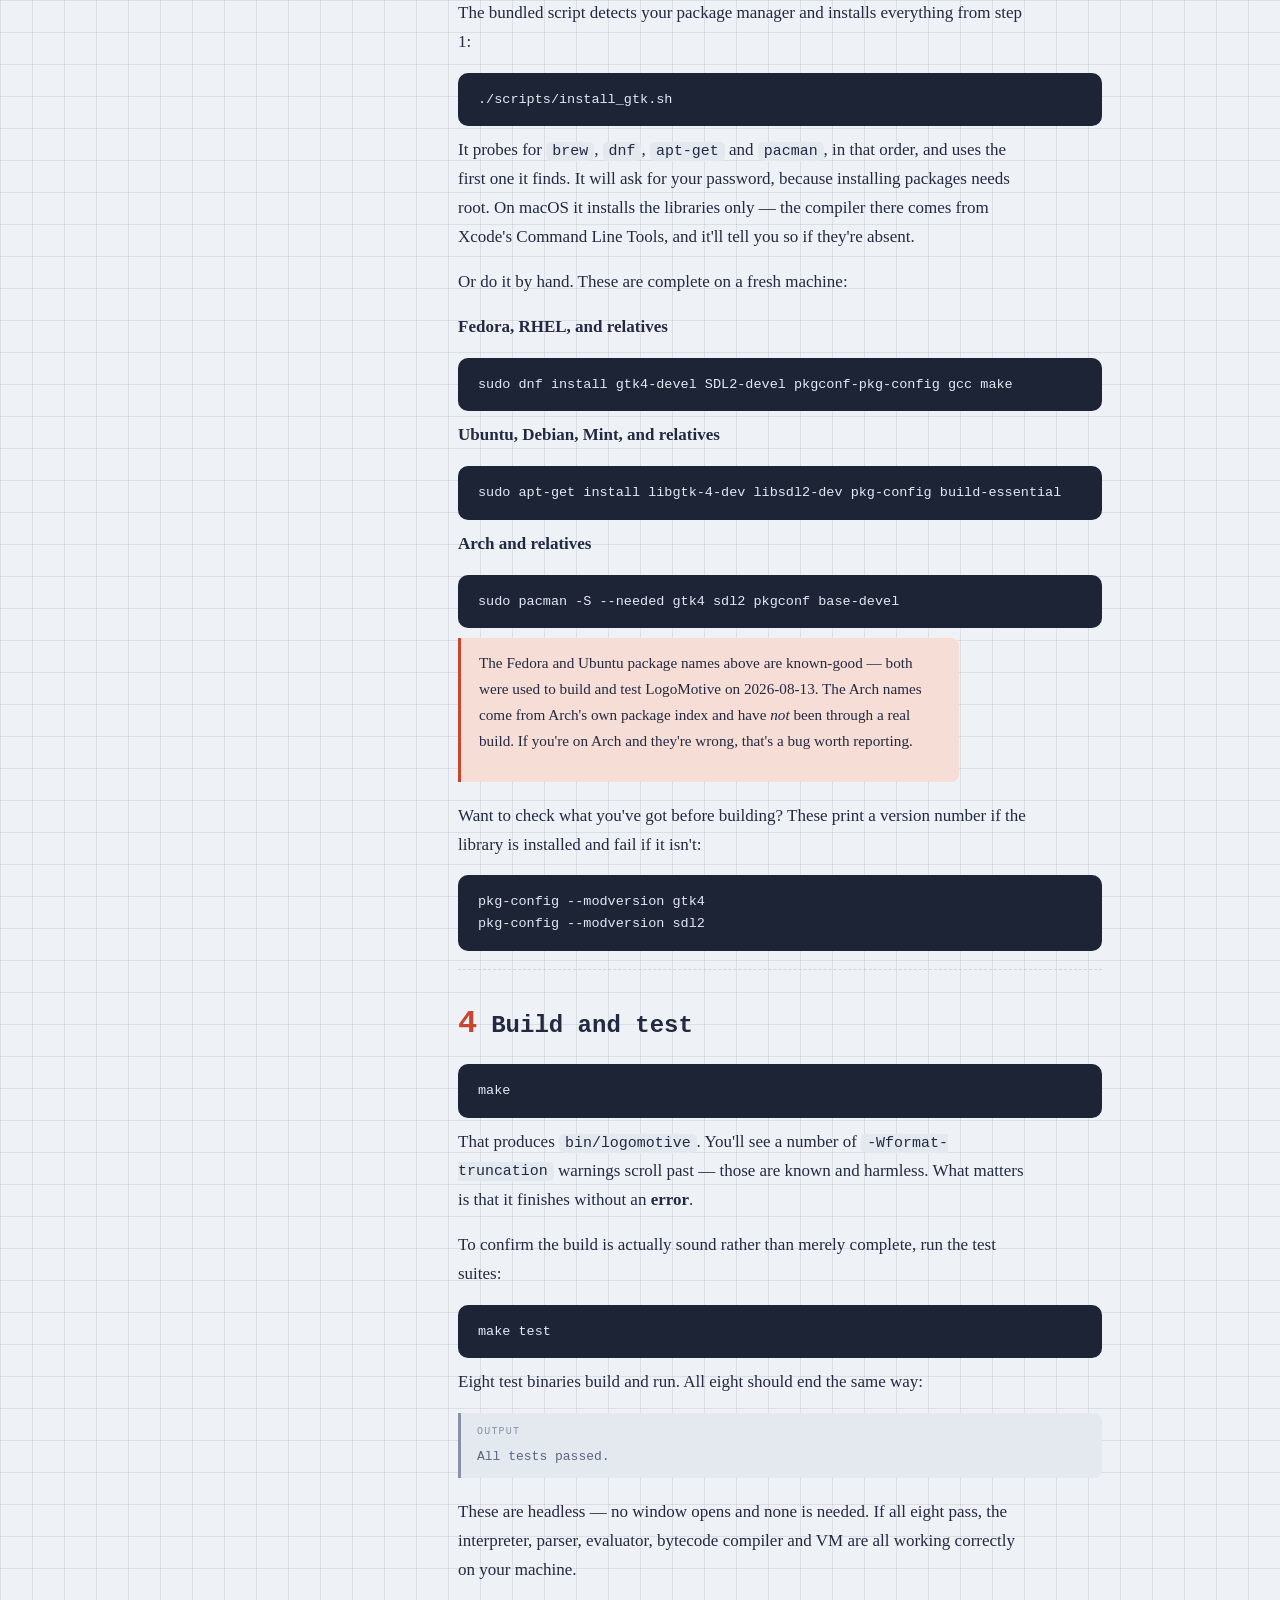
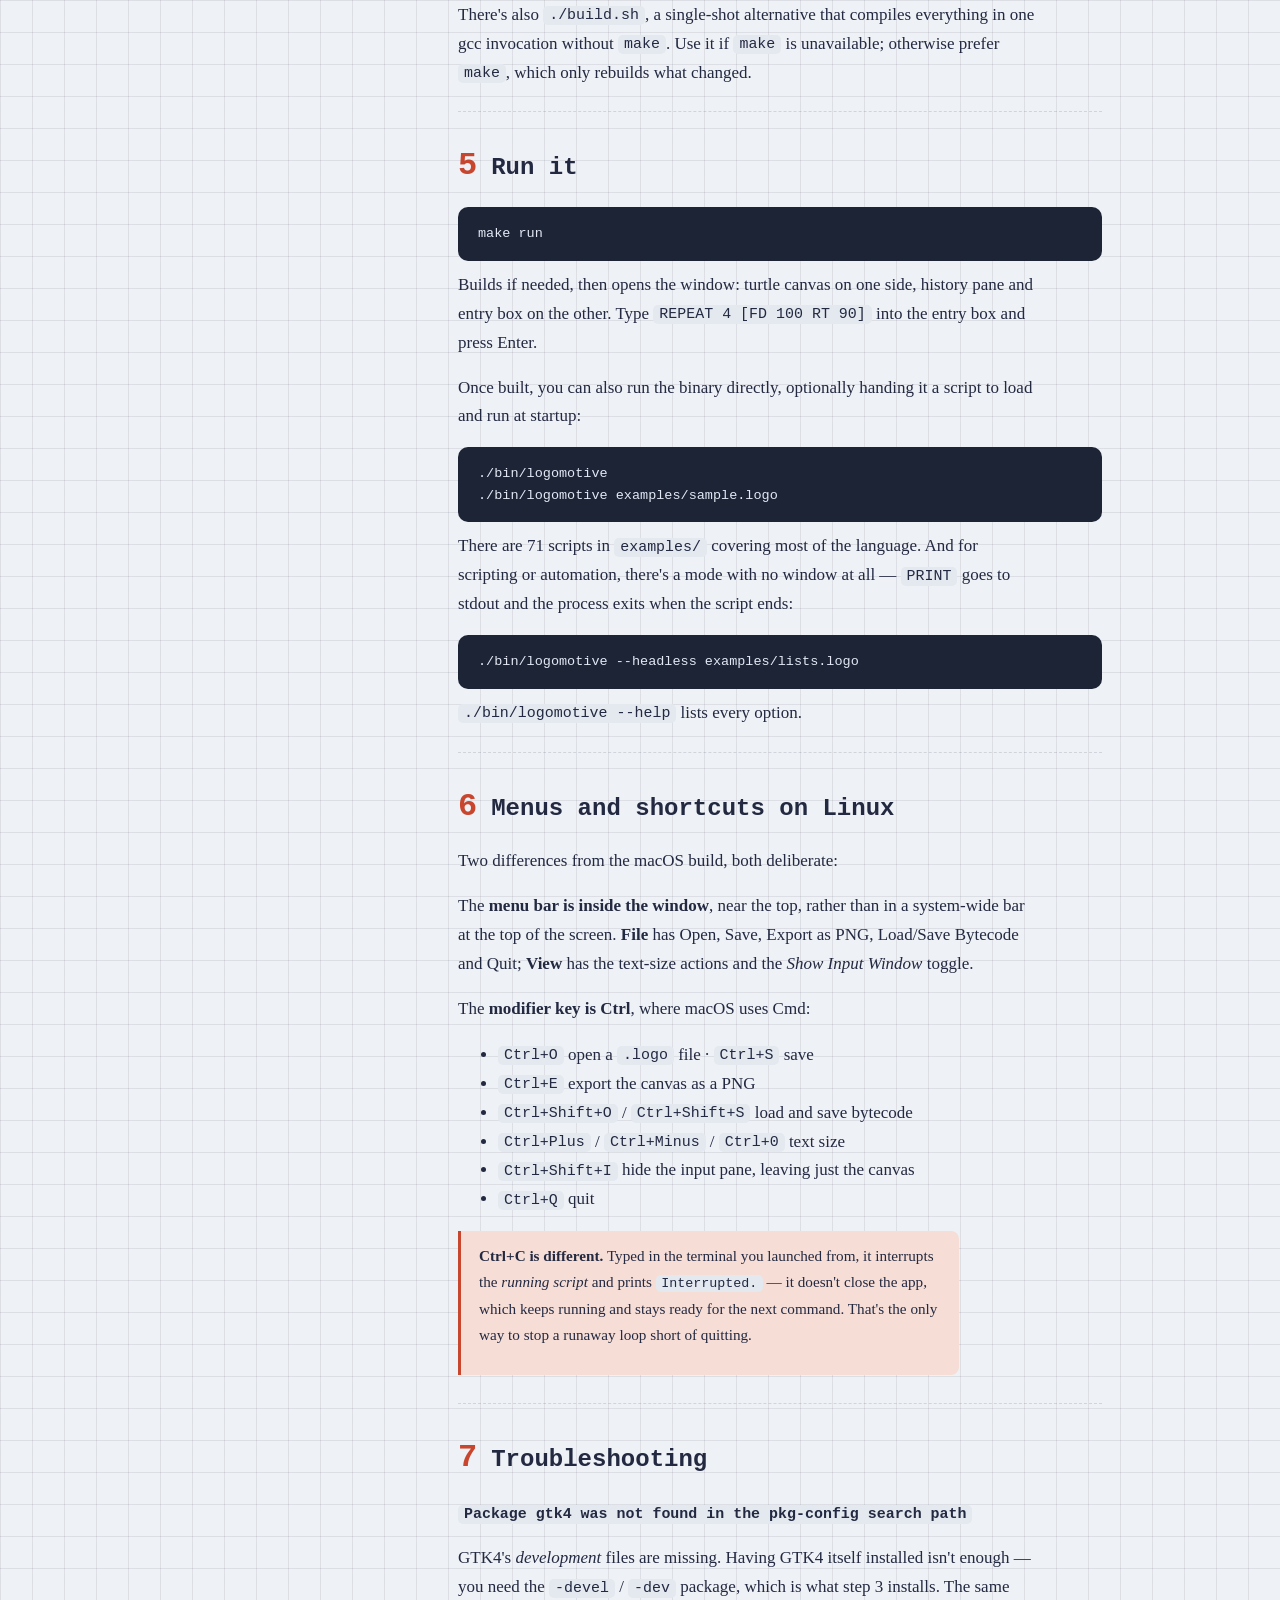
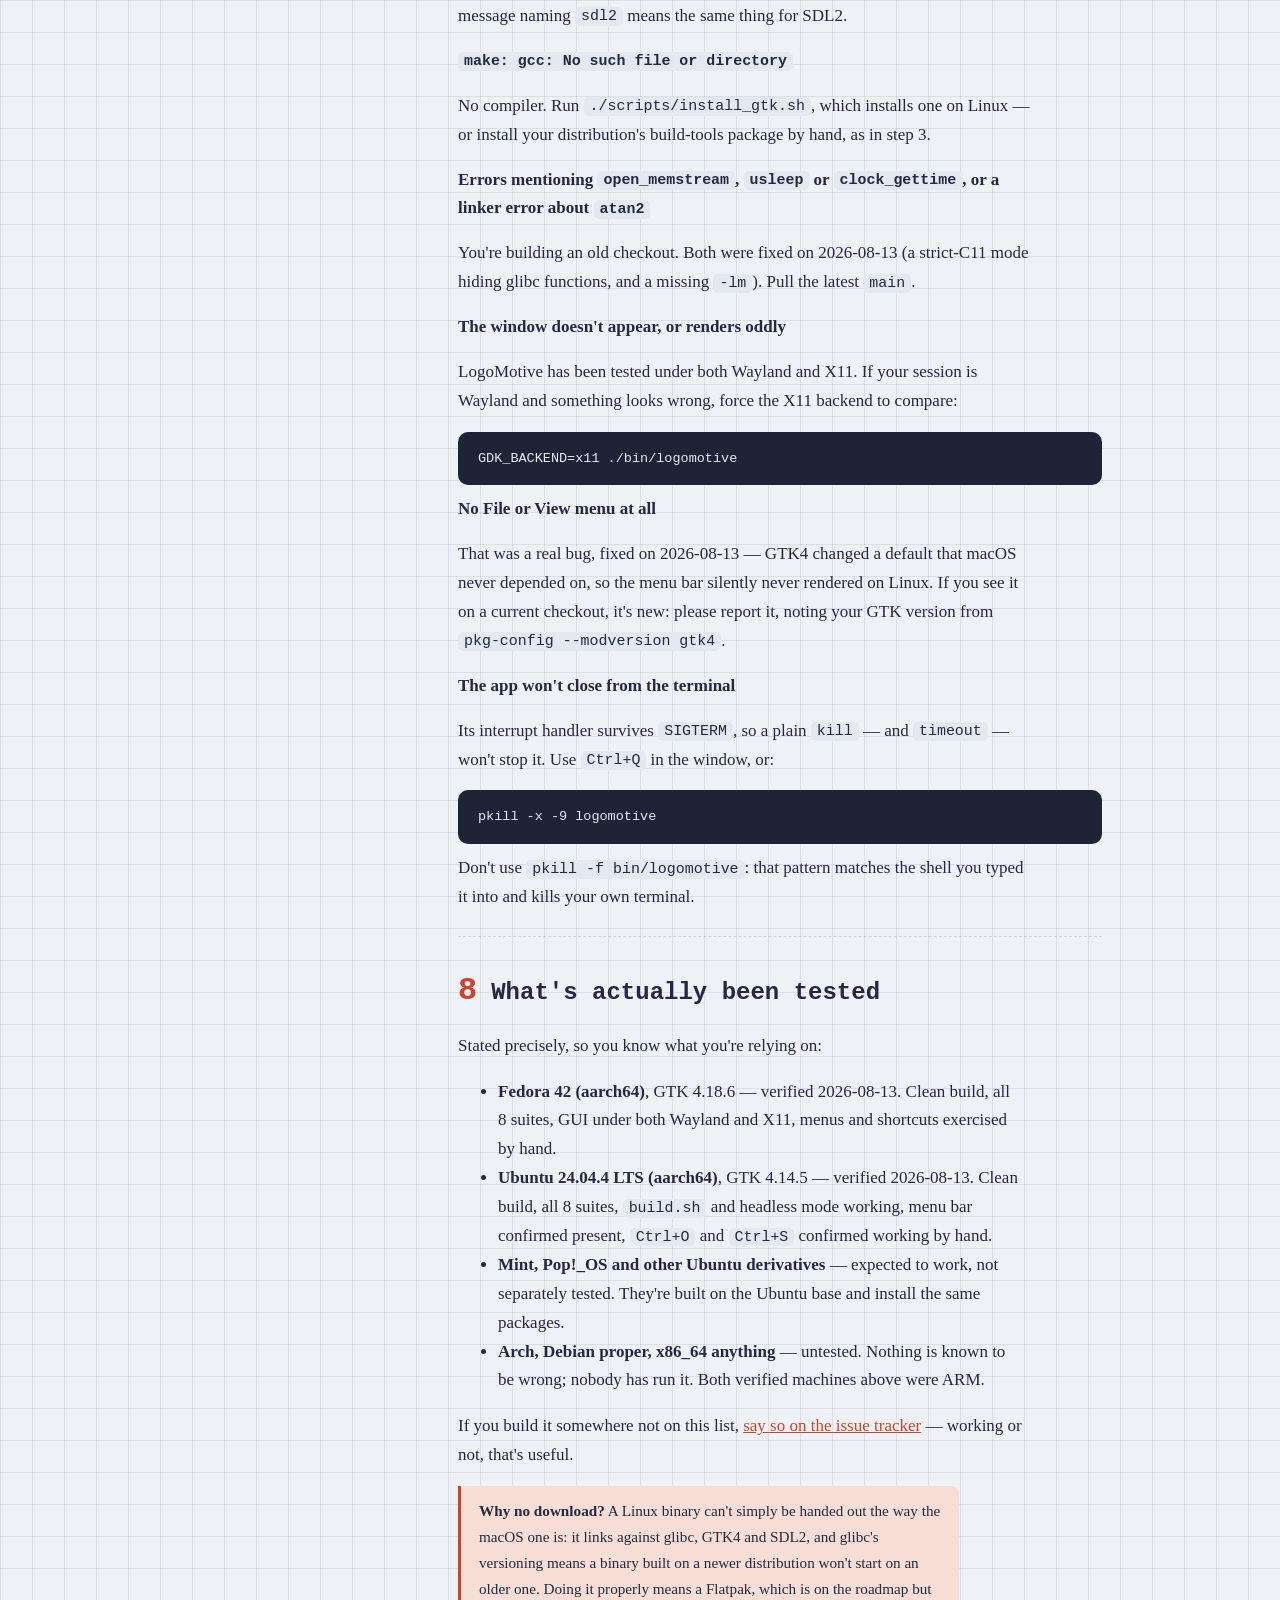
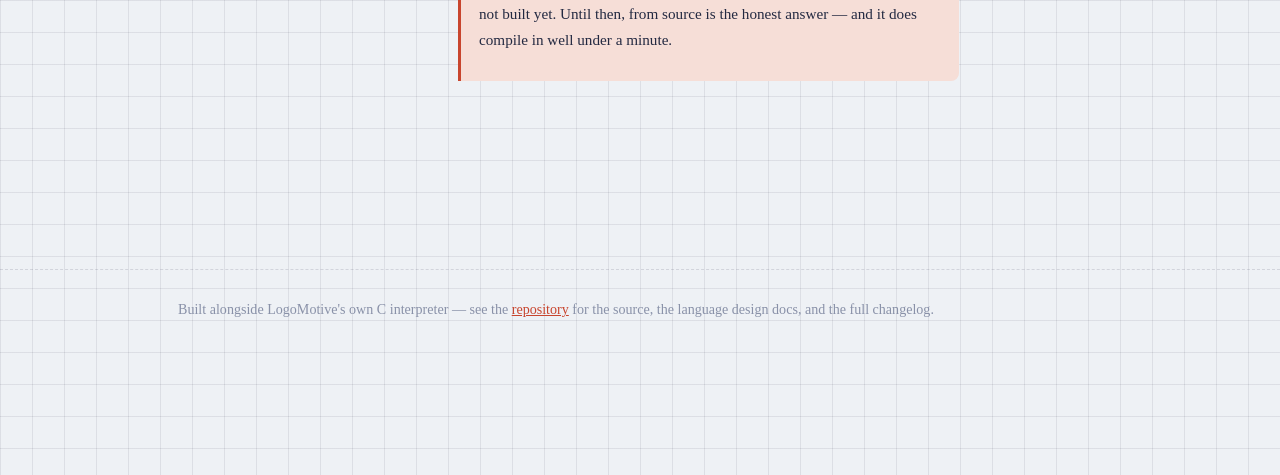
==== commit 3a1c5f5b: "website: give macOS its own landing page, add a Releases link The macOS download button and card wen" ====
--- a/website/linux.html
+++ b/website/linux.html
@@ -24,8 +24,10 @@
       <a href="tutorial-2.html">Tutorial II</a>
       <a href="tutorial-3.html">Tutorial III</a>
       <a href="reference.html">Reference</a>
+      <a href="macos.html">macOS</a>
       <a href="linux.html" class="current">Linux</a>
       <a href="windows.html">Windows</a>
+      <a href="https://github.com/hansolovkarlsson/LogoMotive/releases" target="_blank" rel="noopener">Releases</a>
     </nav>
     <a class="site-github" href="https://github.com/hansolovkarlsson/LogoMotive" target="_blank" rel="noopener">GitHub &#8599;</a>
   </div>
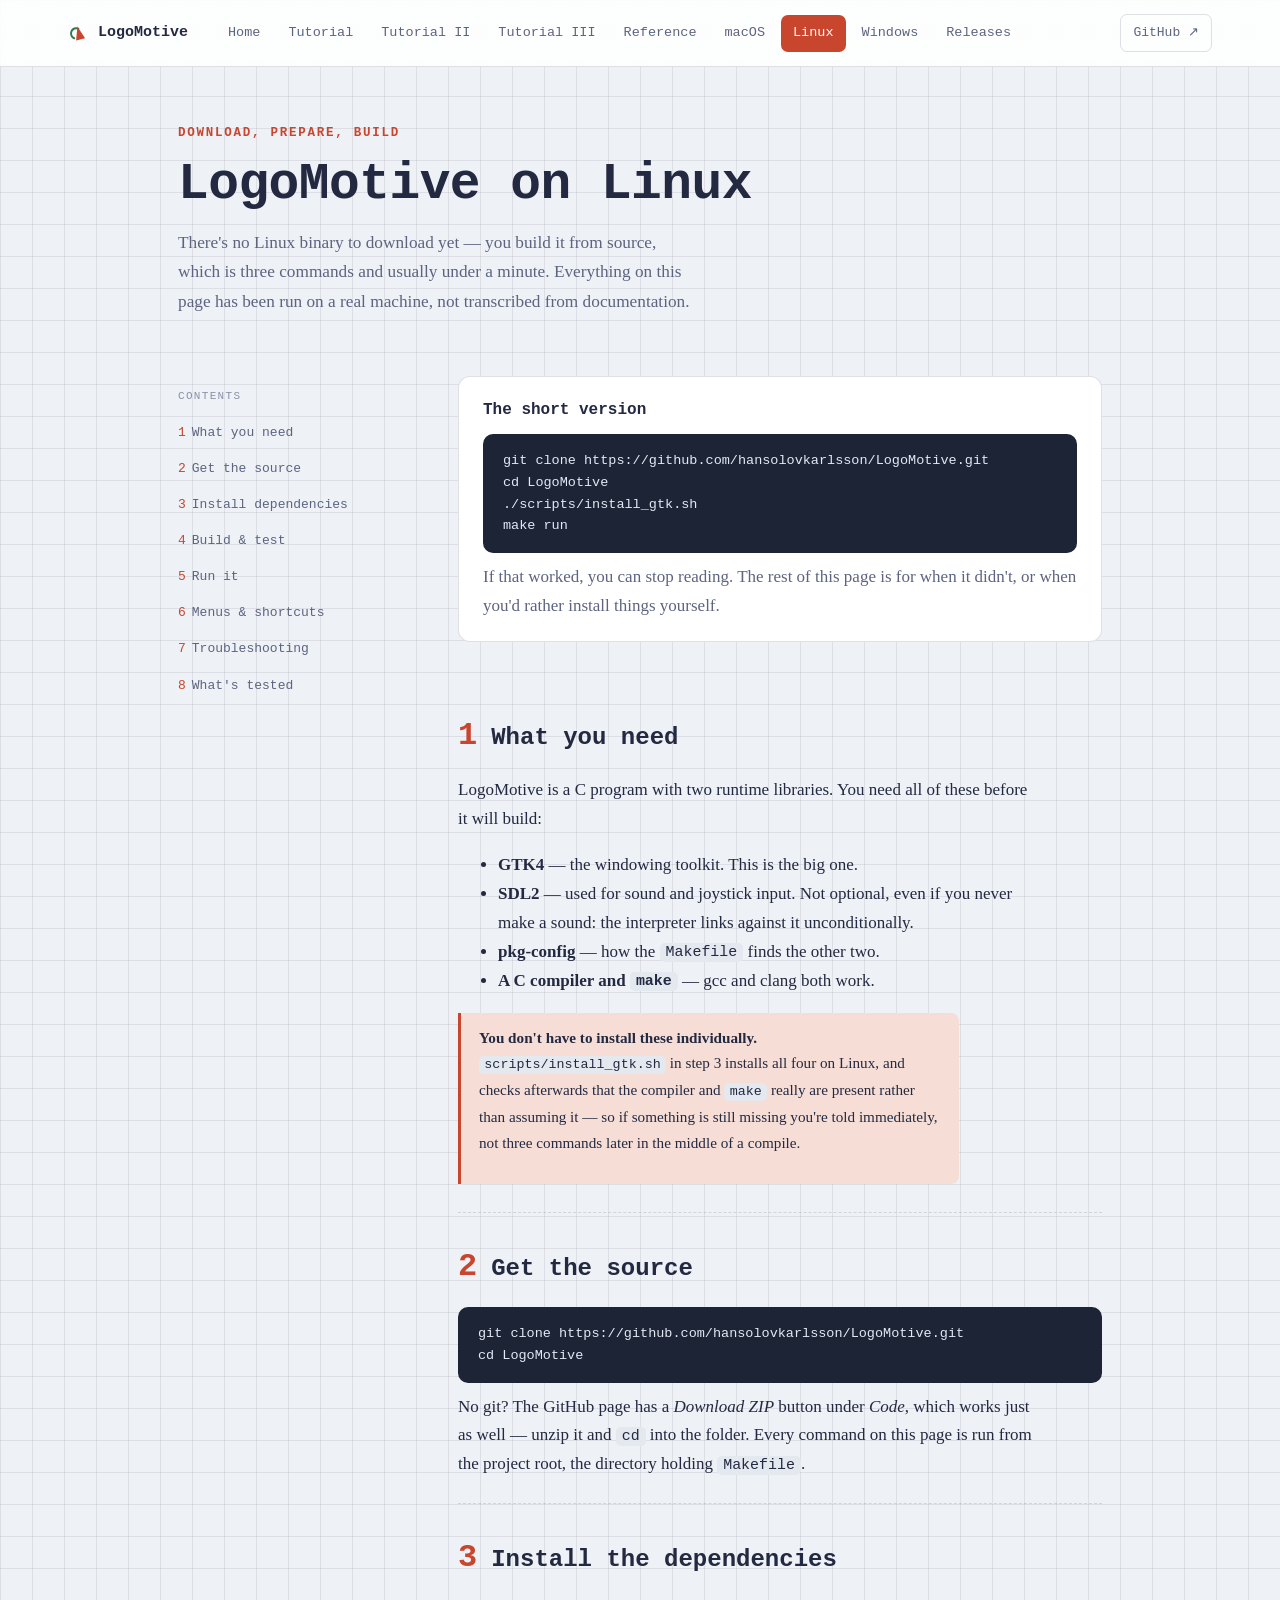
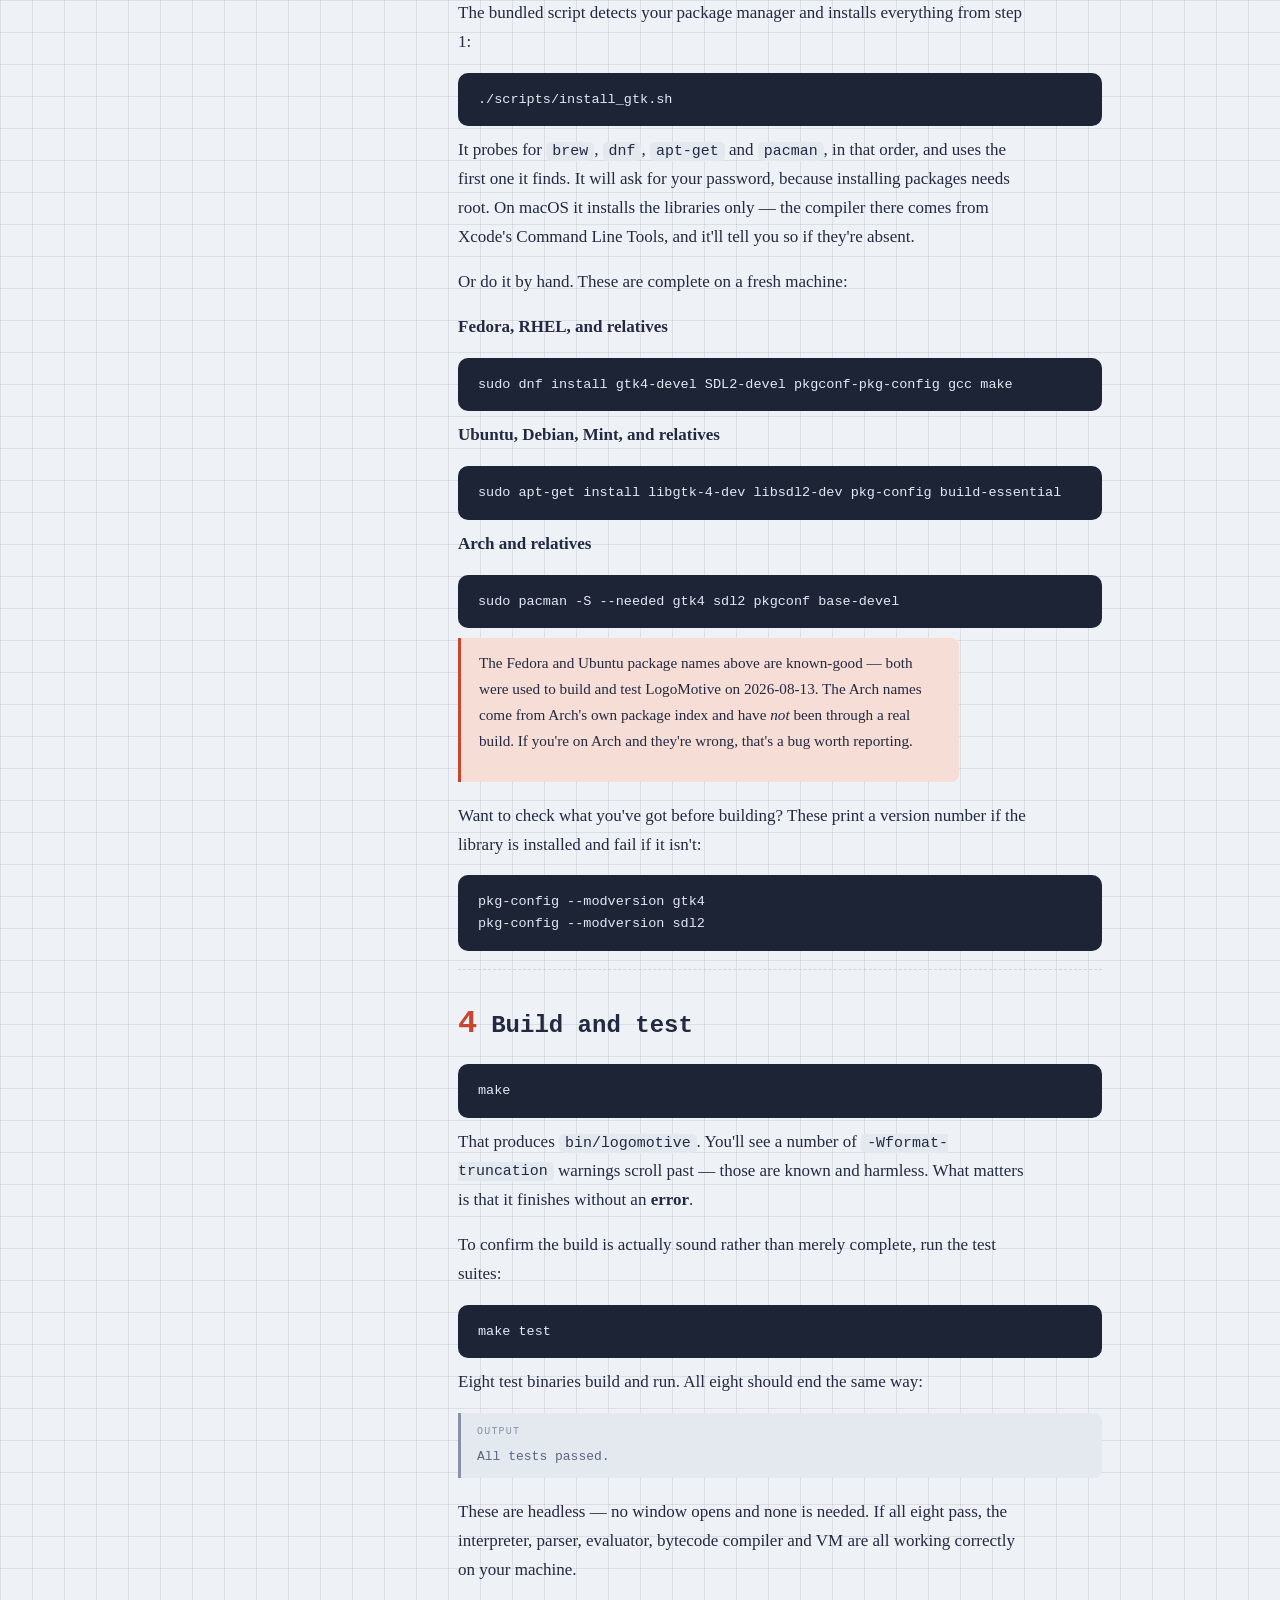
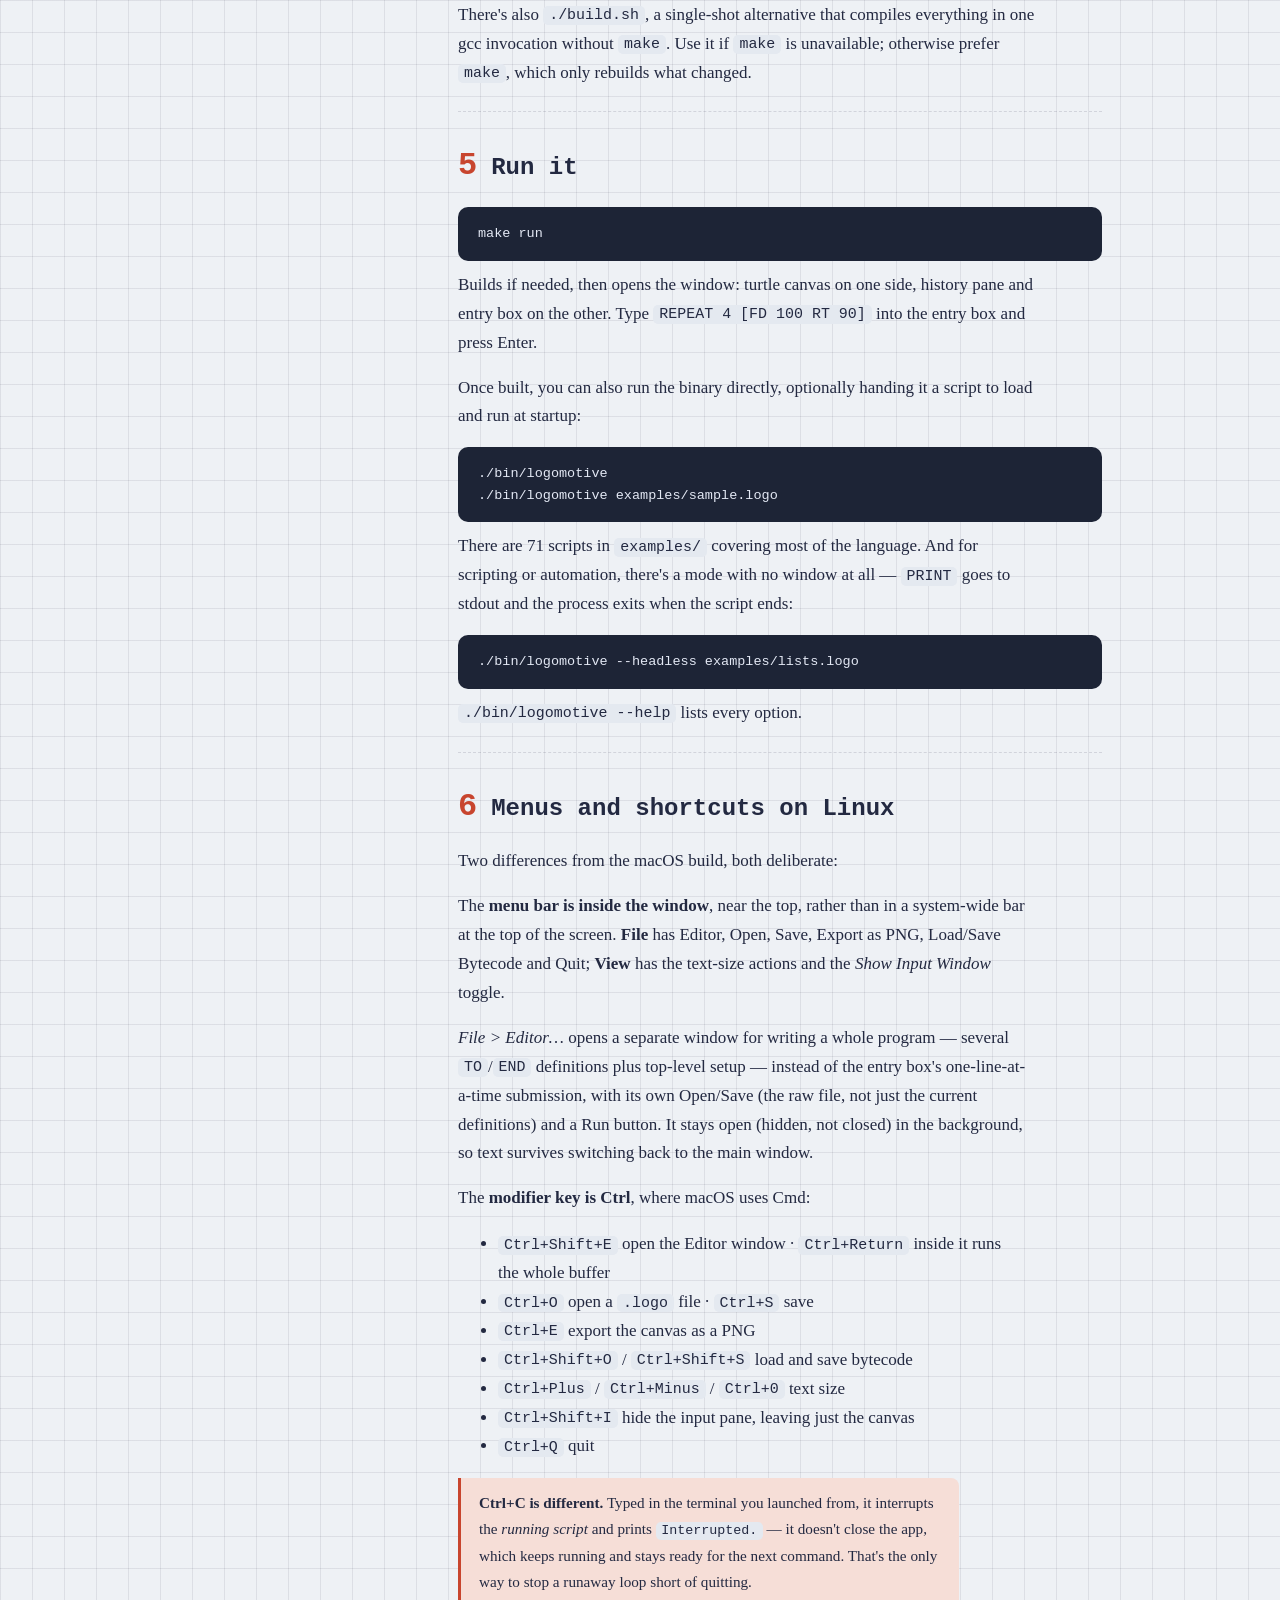
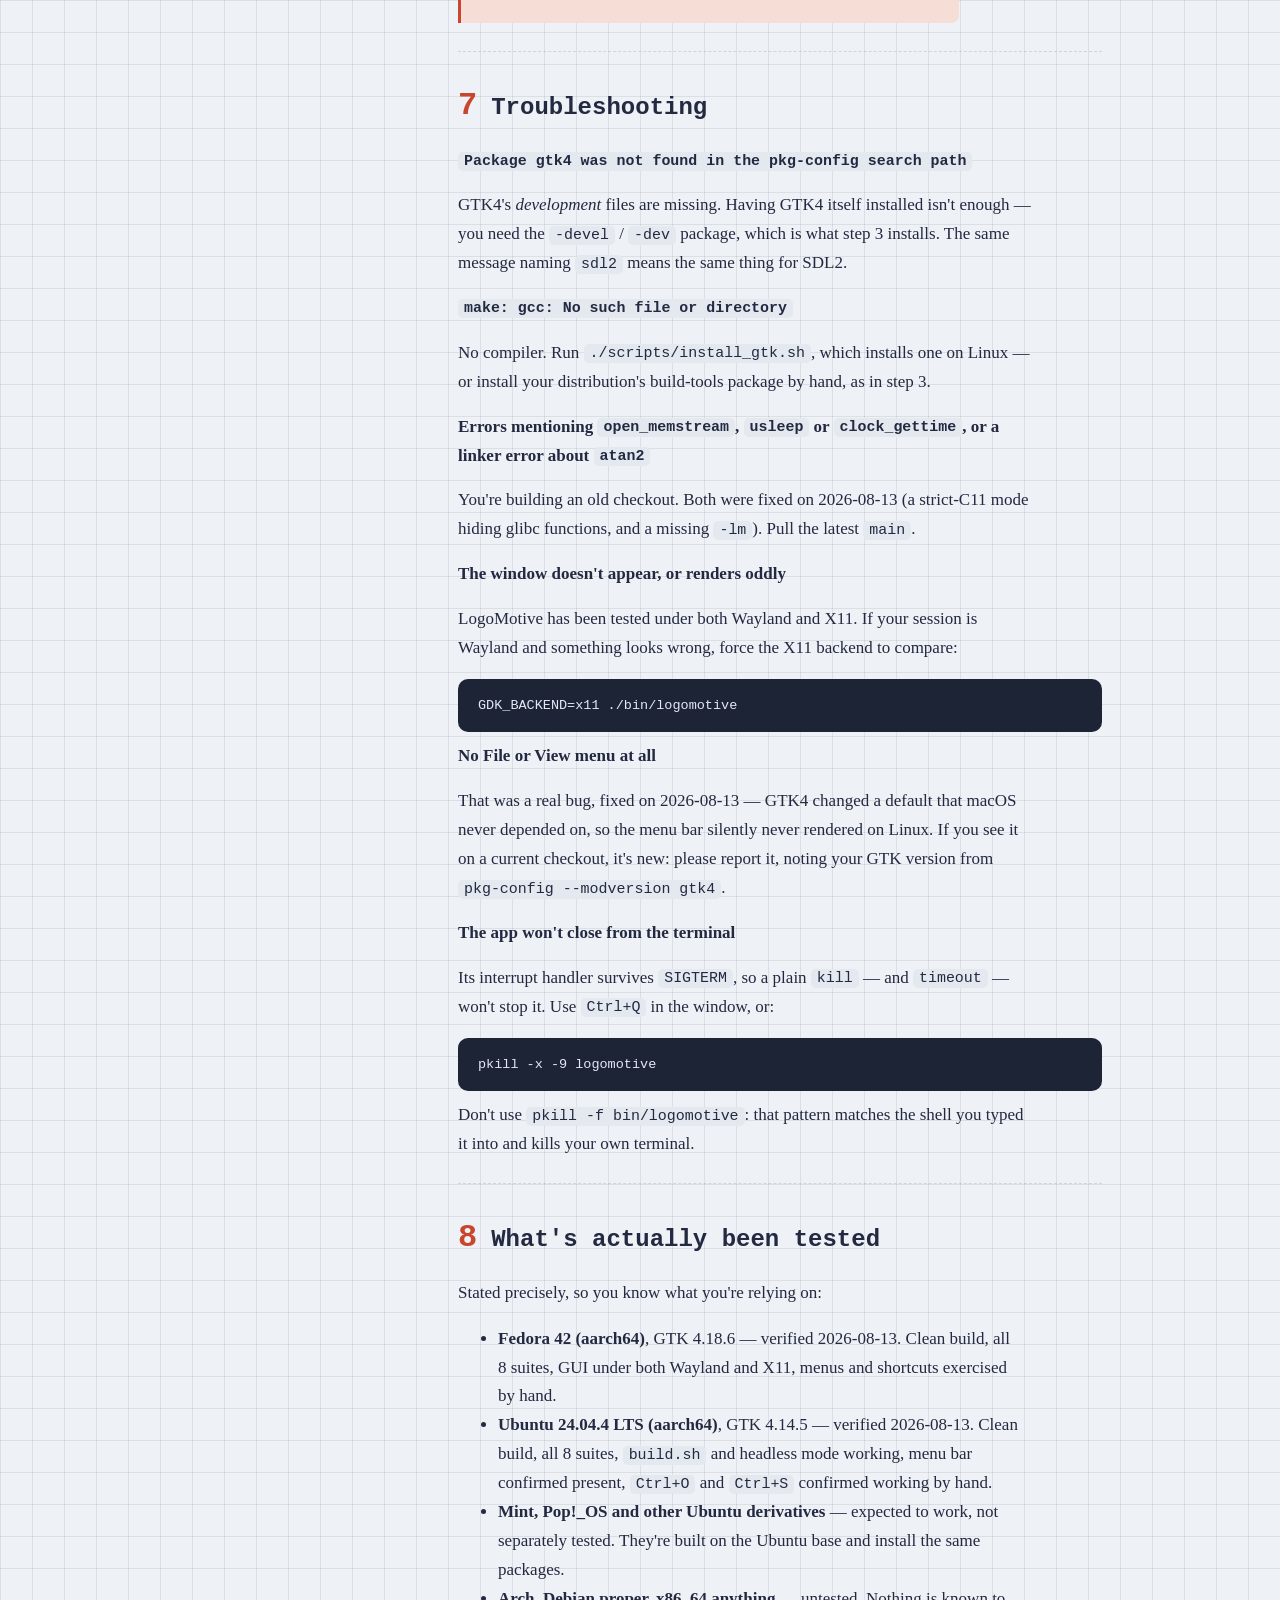
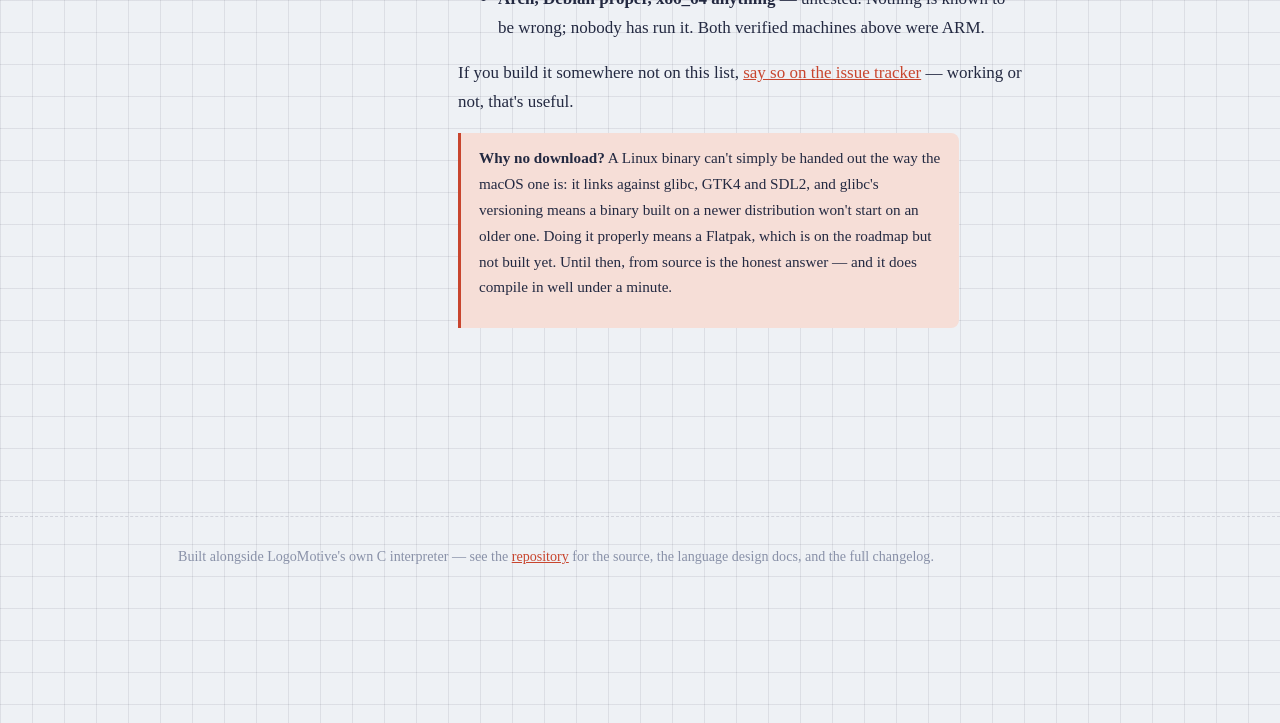
==== commit 5e8fc830: "website: document the new File > Editor… window and its shortcuts Keeps the per-platform guides in s" ====
--- a/website/linux.html
+++ b/website/linux.html
@@ -140,9 +140,11 @@
       <section class="chapter" id="ui">
         <div class="chapter-head"><span class="chapter-num">6</span><h2>Menus and shortcuts on Linux</h2></div>
         <p>Two differences from the macOS build, both deliberate:</p>
-        <p>The <strong>menu bar is inside the window</strong>, near the top, rather than in a system-wide bar at the top of the screen. <strong>File</strong> has Open, Save, Export as PNG, Load/Save Bytecode and Quit; <strong>View</strong> has the text-size actions and the <em>Show Input Window</em> toggle.</p>
+        <p>The <strong>menu bar is inside the window</strong>, near the top, rather than in a system-wide bar at the top of the screen. <strong>File</strong> has Editor, Open, Save, Export as PNG, Load/Save Bytecode and Quit; <strong>View</strong> has the text-size actions and the <em>Show Input Window</em> toggle.</p>
+        <p><em>File &gt; Editor&hellip;</em> opens a separate window for writing a whole program &mdash; several <code class="inline">TO</code>/<code class="inline">END</code> definitions plus top-level setup &mdash; instead of the entry box's one-line-at-a-time submission, with its own Open/Save (the raw file, not just the current definitions) and a Run button. It stays open (hidden, not closed) in the background, so text survives switching back to the main window.</p>
         <p>The <strong>modifier key is Ctrl</strong>, where macOS uses Cmd:</p>
         <ul>
+          <li><code class="inline">Ctrl+Shift+E</code> open the Editor window &middot; <code class="inline">Ctrl+Return</code> inside it runs the whole buffer</li>
           <li><code class="inline">Ctrl+O</code> open a <code class="inline">.logo</code> file &middot; <code class="inline">Ctrl+S</code> save</li>
           <li><code class="inline">Ctrl+E</code> export the canvas as a PNG</li>
           <li><code class="inline">Ctrl+Shift+O</code> / <code class="inline">Ctrl+Shift+S</code> load and save bytecode</li>
